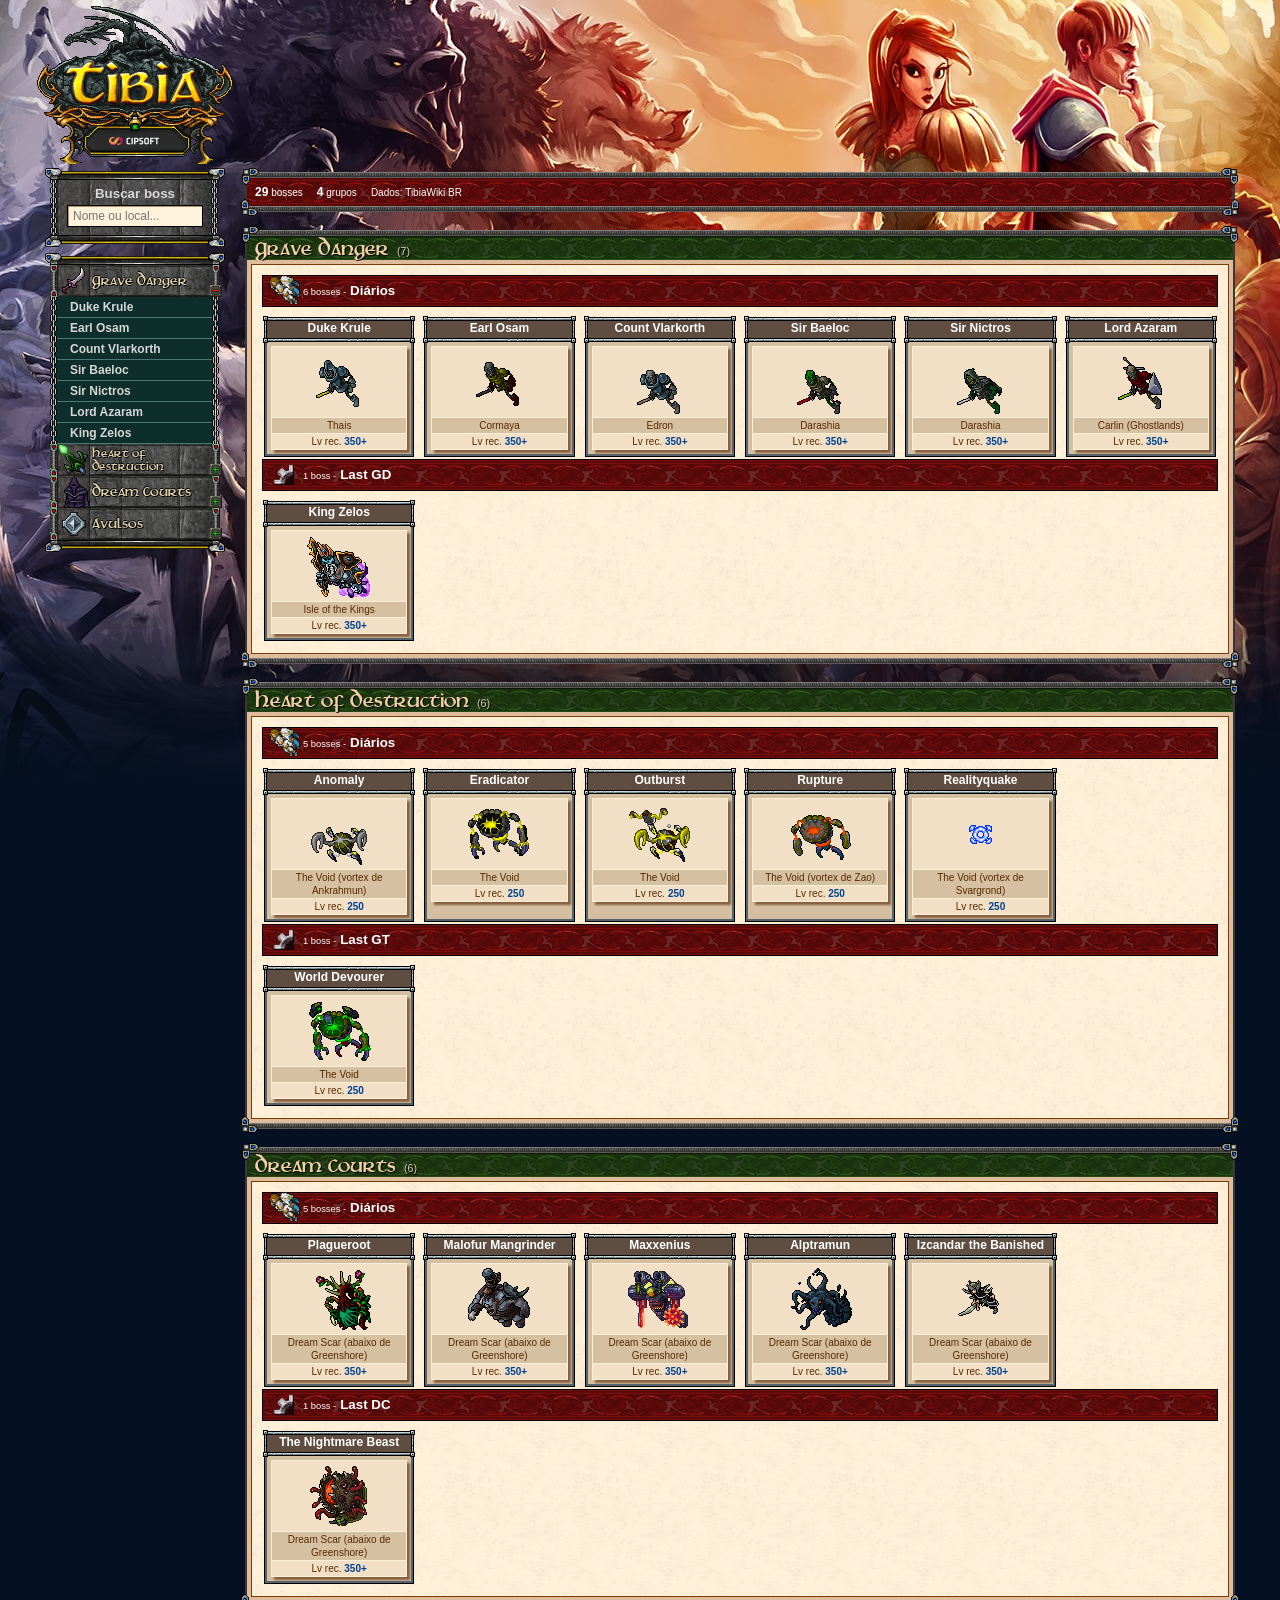
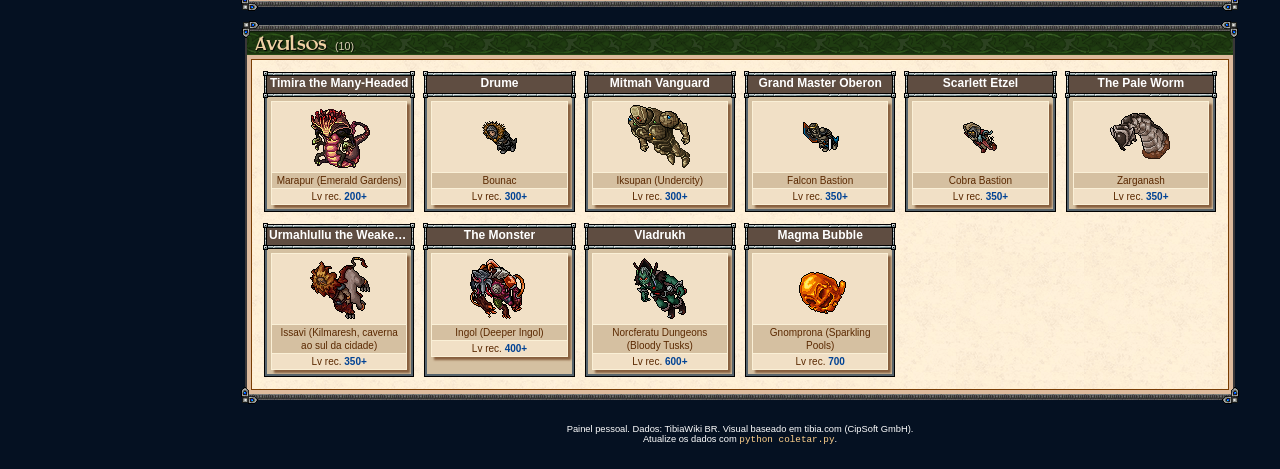
==== index.html @ ed7b6ad4 "Painel de Bosses: guia rápido de bosses de Tibia Co-Authored-By: Claude Opus 5.5 <noreply@anthropic." ====
<!DOCTYPE html>
<html lang="pt-BR">
<head>
  <meta charset="utf-8">
  <meta name="viewport" content="width=device-width, initial-scale=1">
  <title>Painel de Bosses</title>
  <script>
    // Se as imagens do tema (tema/) não estiverem presentes, usa cores no lugar.
    (function () {
      var i = new Image();
      i.onerror = function () { document.documentElement.classList.add("sem-tema"); };
      i.src = "tema/border-1.gif";
    })();
  </script>
  <!-- "?v=" com a hora atual: o navegador sempre carrega a versão mais nova dos arquivos -->
  <script>document.write('<link rel="stylesheet" href="style.css?v=' + Date.now() + '">');</script>
</head>
<body>
  <div class="arte" aria-hidden="true"></div>

  <div id="Pagina">
    <!-- coluna do menu (como no tibia.com) -->
    <div id="MenuColumn">
      <div id="LeftArtwork">
        <img id="TibiaLogoArtworkTop" src="tema/tibia-logo-artwork-top.gif" alt="">
      </div>

      <div class="SmallMenuBox" id="BuscaBox">
        <div class="SmallBoxTop"></div>
        <div class="SmallBoxBorder BorderLeft"></div>
        <div class="SmallBoxBorder BorderRight"></div>
        <div class="SmallBoxButtonContainer">
          <label for="busca">Buscar boss</label>
          <input id="busca" type="search" placeholder="Nome ou local..." autocomplete="off">
        </div>
        <div class="SmallBoxBottom"></div>
      </div>

      <div id="Menu">
        <div id="MenuTop"></div>
        <div id="MenuItens"></div>
        <div id="MenuBottom"></div>
      </div>
    </div>

    <!-- conteúdo -->
    <div id="ContentColumn" class="Content">
      <div id="secoes"></div>
      <p id="vazio" class="vazio" hidden>Nenhum boss encontrado.</p>
      <div id="Footer">Painel pessoal. Dados: TibiaWiki BR. Visual baseado em tibia.com (CipSoft GmbH).<br>
        Atualize os dados com <code>python coletar.py</code>.</div>
    </div>
  </div>

  <div id="modal" class="modal" hidden>
    <div class="modal-caixa Content" role="dialog" aria-modal="true" aria-labelledby="m-nome" id="modal-caixa"></div>
  </div>

  <script>
    var v = Date.now();
    document.write('<script src="bosses.js?v=' + v + '"><\/script>');
    document.write('<script src="app.js?v=' + v + '"><\/script>');
  </script>
</body>
</html>
---- style.css ----
/* =========================================================================
   Painel de Bosses: tema baseado no CSS do tibia.com (Site Oficial/).
   As imagens do site ficam em tema/. Quando alguma não existir, a classe
   html.sem-tema troca as imagens por cores parecidas.
   Fontes: o site usa Verdana/Arial; os títulos dele são imagens, aqui
   substituídas pela Uncial Antiqua (fontes/), de desenho bem próximo.
   ========================================================================= */

/* Fonte dos títulos: Martel, a mesma que o tibia.com usa para gerar as imagens de título
   (vem do template "tibiacom" do MyAAC). Ela não tem "ç", números nem pontuação; esses
   caracteres vêm da Uncial Antiqua, de desenho parecido. */
@font-face {
  font-family: "TituloTibia";
  src: url("fontes/martel.ttf") format("truetype");
  font-display: swap;
}
@font-face {
  font-family: "TituloTibia";
  src: url("fontes/uncial-antiqua.woff2") format("woff2");
  unicode-range: U+0021-0040, U+00C7, U+00E7;
  font-display: swap;
}

:root {
  --marrom: #5A2800;
  --link: #004294;
  --link-hover: #0063DC;
  --odd: #f1e0c6;
  --even: #d5c0a1;
  --caption: #5f4d41;
  --titulo: "TituloTibia", "Palatino Linotype", Georgia, serif;
}

* { box-sizing: border-box; }

body {
  margin: 0;
  padding: 0;
  min-height: 100vh;
  background-color: #051122;
  color: var(--marrom);
  font-family: Verdana, Arial, "Times New Roman", sans-serif;
}

/* Arte do topo (background-artwork do site); gradiente se a imagem faltar. */
.arte {
  position: absolute;
  inset: 0 0 auto 0;
  height: 1100px;
  z-index: -1;
  background:
    linear-gradient(transparent 560px, #051122 800px) center top no-repeat,
    url("tema/background-artwork.jpg") center top no-repeat,
    radial-gradient(circle at 68% 70px, #f4f1ff 0 26px, rgba(214, 214, 255, .45) 30px, rgba(150, 150, 220, .12) 70px, transparent 120px),
    radial-gradient(ellipse 60% 25% at 50% 300px, rgba(60, 50, 110, .45), transparent 75%),
    linear-gradient(#3b3a6b, #232552 25%, #0d1834 50%, #051122 75%);
}

img.sprite, img.icone, .pixel { image-rendering: pixelated; image-rendering: crisp-edges; }

#Pagina {
  display: flex;
  align-items: flex-start;
  max-width: 1220px;
  margin: 0 auto;
  padding: 0 10px 0 0;
}

/* =========================== MENU =========================== */
/* A coluna tem 180px como no site, mais 10px de folga de cada lado para a logo (196px)
   não ser cortada pela rolagem própria do menu. */
#MenuColumn {
  position: sticky;
  top: 0;
  flex: 0 0 200px;
  width: 200px;
  margin: 0 5px;
  padding: 0 10px;
  padding-bottom: 20px;
  font-family: Arial, sans-serif;
  font-size: 10pt;
  font-weight: bold;
  line-height: 12pt;
  max-height: 100vh;
  overflow-y: auto;
  scrollbar-width: none;
}
#MenuColumn::-webkit-scrollbar { display: none; }

/* A logo fica inteira dentro da coluna (que tem rolagem própria e cortaria o que passasse
   do topo); a base dela encosta no topo da caixa de busca, como no site. */
#LeftArtwork { position: relative; height: 162px; margin-top: 6px; }
#TibiaLogoArtworkTop { position: absolute; top: 0; left: -8px; width: 196px; height: 158px; }

/* Caixa pequena (Login/Download no site; aqui: busca). Medidas iguais às do tibia.com:
   topo/base de 180px, correntes de 8px e conteúdo de 160px centralizado entre elas. */
.SmallMenuBox { position: relative; width: 180px; margin: 12px 0 18px; }
.SmallMenuBox .SmallBoxTop,
.SmallMenuBox .SmallBoxBottom { position: absolute; left: 0; height: 12px; width: 180px; background: url("tema/box-top.gif") no-repeat; z-index: 11; }
.SmallMenuBox .SmallBoxTop { top: -12px; }
.SmallMenuBox .SmallBoxBottom { bottom: -12px; background-image: url("tema/box-bottom.gif"); }
.SmallMenuBox .SmallBoxBorder { position: absolute; top: 0; bottom: 0; width: 8px; background: url("tema/chain.gif") repeat-y; z-index: 10; }
.SmallMenuBox .BorderLeft { left: 5px; }
.SmallMenuBox .BorderRight { right: 6px; }
.SmallMenuBox .SmallBoxButtonContainer {
  position: relative;
  width: 160px;
  margin-left: 10px;
  padding: 6px 12px 8px;
  background: url("tema/loginbox-textfield-background.gif") repeat-y;
  background-color: #0d0d0d;
}
.SmallMenuBox label { display: block; margin-bottom: 4px; color: #d7d7d7; font: bold 10pt Arial, sans-serif; text-align: center; }
#busca {
  width: 100%;
  padding: 3px 5px;
  font: 9pt Verdana, Arial, sans-serif;
  color: var(--marrom);
  background: #fff2db;
  border: 1px solid #000;
  box-shadow: inset 1px 1px 0 #b39572;
  outline: none;
}
#busca:focus { box-shadow: inset 1px 1px 0 #b39572, 0 0 0 1px #ffd18c; }

/* Menu principal */
#Menu { position: relative; left: 5px; width: 170px; }
#MenuTop, #MenuBottom { position: relative; left: -5px; height: 12px; width: 180px; background: url("tema/box-top.gif") no-repeat; }
#MenuBottom { background-image: url("tema/box-bottom.gif"); }

.menuitem { position: relative; }
.MenuButton {
  position: relative;
  display: block;
  width: 170px;
  height: 32px;
  cursor: pointer;
  background: url("tema/button-background.gif") no-repeat;
  user-select: none;
}
.MenuButton .Button {
  position: absolute;
  inset: 0;
  background: url("tema/button-background-over.gif") no-repeat;
  visibility: hidden;
}
.MenuButton:hover .Button { visibility: visible; }
.MenuButton .Icon { position: absolute; top: 0; left: 8px; width: 32px; height: 32px; display: flex; align-items: center; justify-content: center; }
.MenuButton .Label {
  position: absolute;
  top: 5px;
  left: 42px;
  width: 116px;
  height: 22px;
  overflow: hidden;
  white-space: nowrap;
  font-family: var(--titulo);
  font-weight: normal;
  font-size: 15.5px;
  line-height: 22px;
  color: #e3d3ad;
  text-shadow: 1px 1px 0 #000, -1px 0 0 #000, 0 -1px 0 #000;
}
.MenuButton:hover .Label { color: #fff; }
/* nomes longos ("Heart of Destruction") em duas linhas, como os rótulos do site */
.MenuButton .Label.longo { top: 3px; height: 27px; font-size: 13px; line-height: 13px; white-space: normal; }
.MenuButton .Extend { position: absolute; top: 20px; right: -2px; width: 12px; height: 12px; background: url("tema/plus.gif") no-repeat; }
.menuitem.aberto .Extend { background-image: url("tema/minus.gif"); }
.Lights div { position: absolute; width: 8px; height: 8px; background: url("tema/green-light.gif") no-repeat; }
.Lights { visibility: hidden; }
.menuitem:not(.aberto) .Lights { visibility: visible; }
.light_lu { top: 0; left: 0; }
.light_ld { bottom: 0; left: 0; }
.light_ru { top: 0; right: 0; }

.Submenu { position: relative; display: none; margin: 0 5px; width: 160px; background-color: #0D2E2B; }
.menuitem.aberto .Submenu { display: block; }
.Submenuitem { position: relative; display: block; cursor: pointer; color: #d7d7d7; text-decoration: none; }
.Submenuitem:hover, .Submenuitem.ativo { color: #fff; }
.LeftChain, .RightChain { position: absolute; top: 0; height: 100%; width: 7px; background: url("tema/chain.gif") repeat-y; }
.LeftChain { left: -5px; }
.RightChain { right: -4px; }
.ActiveSubmenuItemIcon { position: absolute; top: 5px; left: 3px; width: 10px; height: 10px; background: url("tema/icon-activesubmenu.gif") no-repeat; visibility: hidden; }
.Submenuitem:hover .ActiveSubmenuItemIcon, .Submenuitem.ativo .ActiveSubmenuItemIcon { visibility: visible; }
.SubmenuitemLabel { margin: 0; padding: 2px 4px 2px 15px; border-bottom: 1px solid #4b7874; overflow: hidden; font-size: 9pt; }
.Submenuitem.oculto { display: none; }

/* ========================= CONTEÚDO ========================= */
#ContentColumn { flex: 1; min-width: 0; padding-top: 168px; }

/* Box (moldura) */
.Content .Box {
  position: relative;
  margin: 4px 5px 18px;
  font-size: 0;
  color: var(--marrom);
  border-left: 2px solid #3a3738;
  border-right: 2px solid #3a3738;
  background-color: #debb9d;
}
.Content .Corner-tl, .Content .Corner-tr, .Content .Corner-bl, .Content .Corner-br { position: absolute; width: 17px; height: 17px; z-index: 50; background-repeat: no-repeat; }
.Content .Corner-tl { top: -4px; left: -5px; background-image: url("tema/corner-tl.gif"); }
.Content .Corner-tr { top: -4px; right: -5px; background-image: url("tema/corner-tr.gif"); }
.Content .CornerWrapper-b { position: absolute; width: 100%; }
.Content .Corner-bl { bottom: -4px; left: -6px; background-image: url("tema/corner-bl.gif"); }
.Content .Corner-br { bottom: -4px; right: -6px; background-image: url("tema/corner-br.gif"); }
.Content .Border_1 { position: relative; height: 6px; width: 100%; background: url("tema/border-1.gif") repeat-x; }
.Content .BorderTitleText {
  position: relative;
  height: 24px;
  background: url("tema/title-background-green.gif") repeat-x;
}
.Content .BorderTitleText .Title {
  position: absolute;
  top: 1px;
  left: 8px;
  right: 8px;
  display: flex;
  align-items: baseline;
  gap: 8px;
  font-family: var(--titulo);
  font-size: 22px;
  line-height: 24px;
  color: #f0d1a4;
  text-shadow: 1px 1px 1px #000;
  white-space: nowrap;
  overflow: hidden;
}
.Content .BorderTitleText .Title small { font: 8pt Verdana, Arial, sans-serif; color: #d9cfb3; }
/* Barra vermelha do topo: mesma textura das manchetes vermelhas */
.Content .BorderTitleText.InfoTitle {
  height: 28px;
  background: url("tema/newsheadline_background.gif") repeat;
  background-position-y: 1px;
  background-color: #5c0d0d;
}
.Content .Border_2 { margin: 4px; padding: 0; background-color: #793d03; }
.Content .Border_3 { margin: 1px; border-top: 1px solid #793d03; border-bottom: 1px solid #793d03; }
.Content .BoxContent {
  padding: 10px;
  font-family: Verdana, Arial, "Times New Roman", sans-serif;
  font-size: 9pt;
  line-height: 1.4;
  color: var(--marrom);
  background: url("tema/scroll.gif");
  background-color: #FFF2db;
}

/* Barra de informações (como a de Twitch/YouTube) */
.InfoBar {
  position: relative;
  top: 7px;
  margin: 0 8px;
  font-size: 7.5pt;
  color: #fff;
  white-space: nowrap;
  overflow: hidden;
  text-overflow: ellipsis;
}
.InfoBar b { font-size: 9pt; }
.InfoBar span + span { margin-left: 14px; }

/* Links */
.Content a { font-weight: bold; color: var(--link); text-decoration: none; cursor: pointer; }
.Content a:hover { text-decoration: underline; color: var(--link-hover); }

/* Manchete de notícia (subgrupos) */
.NewsHeadline { margin-top: 14px; }
.NewsHeadline:first-child { margin-top: 0; }
/* Igual ao news.css do tibia.com, com a imagem oficial (83x26) */
.NewsHeadlineBackground {
  position: relative;
  min-height: 26px;
  margin-bottom: 8px;
  background: url("tema/newsheadline_background.gif") repeat;
  background-position-y: 2px;
  background-color: #5c0d0d;
  border: 1px solid #000;
}
.NewsHeadlineIcon { position: absolute; top: -1px; left: 0; margin: 0 5px; float: left; }
.NewsHeadlineDate { float: left; width: fit-content; margin: 10px 4px 0 40px; font-size: 7pt; color: #fff; }
.NewsHeadlineText { margin: 2px 0 2px 7px; line-height: 26px; font-size: 10pt; font-weight: bold; color: #fff; }

/* ============ TableContainer (tabelas do site) ============ */
.TableContainer { position: relative; width: 100%; border: 1px solid #000; }
.CaptionContainer { position: relative; background-color: var(--caption); }
.CaptionInnerContainer { position: relative; padding: 3px 0 4px; background-color: var(--caption); }
.CaptionContainer .Text {
  margin: 0;
  padding: 0 6px 0 10px;
  font: bold 10pt Verdana, Arial, "Times New Roman", sans-serif;
  color: #fff;
  text-align: left;
}
.CaptionEdgeLeftTop, .CaptionEdgeRightTop, .CaptionEdgeLeftBottom, .CaptionEdgeRightBottom {
  position: absolute; width: 5px; height: 5px; z-index: 50; background: url("tema/box-frame-edge.gif") no-repeat;
}
.CaptionEdgeLeftTop { top: -2px; left: -2px; }
.CaptionEdgeRightTop { top: -2px; right: -2px; }
.CaptionEdgeLeftBottom { bottom: -3px; left: -2px; }
.CaptionEdgeRightBottom { bottom: -3px; right: -2px; }
.CaptionBorderTop, .CaptionBorderBottom { position: absolute; left: 0; width: 100%; height: 4px; background: url("tema/table-headline-border.gif") repeat-x; }
.CaptionBorderTop { top: -1px; }
.CaptionBorderBottom { bottom: -2px; }
.CaptionVerticalLeft, .CaptionVerticalRight { position: absolute; top: 0; height: 100%; width: 3px; background: url("tema/box-frame-vertical.gif") repeat-y; }
.CaptionVerticalLeft { left: -1px; }
.CaptionVerticalRight { right: -1px; }

.Table1 { background-color: #d4c0a1; border: 2px solid #55636c; }
.Table1 .InnerTableContainer { padding: 5px; }
.TableContentContainer { box-shadow: 3px 3px 2px #875f3e; }
.TableContent { width: 100%; border-collapse: collapse; }
.TableContent td { padding: 3px 6px; border: 1px solid #faf0d7; font-size: 9pt; color: var(--marrom); vertical-align: middle; }
.TableContent tr:nth-child(odd) td { background-color: var(--odd); }
.TableContent tr:nth-child(even) td { background-color: var(--even); }
.LabelV { font-weight: bold; white-space: nowrap; vertical-align: top; width: 150px; }
.Odd { background-color: var(--odd); }
.Even { background-color: var(--even); }

.TableContainer + .TableContainer, .tabela-bloco + .tabela-bloco { margin-top: 14px; }

/* ===================== Cards dos bosses ===================== */
.grade { display: grid; grid-template-columns: repeat(auto-fill, minmax(150px, 1fr)); gap: 12px 10px; padding: 2px; }
.card {
  display: flex;
  flex-direction: column;
  align-items: stretch;
  justify-content: flex-start;
  padding: 0;
  border: 0;
  font: inherit;
  text-align: center;
  background: none;
  cursor: pointer;
}
.card .Text { text-align: center; padding: 0 4px; font-size: 9pt; line-height: 1.25; white-space: nowrap; overflow: hidden; text-overflow: ellipsis; }
.card .TableContainer { flex: 1; display: flex; flex-direction: column; }
.card .Table1 { flex: 1; border-width: 2px; }
.card .InnerTableContainer { padding: 4px; }
.card .slot {
  display: flex;
  align-items: center;
  justify-content: center;
  min-height: 72px;
  padding: 2px;
  background: var(--odd);
  border: 1px solid #faf0d7;
}
.card .linha { padding: 1px 3px; font-size: 7.5pt; line-height: 1.3; color: var(--marrom); border: 1px solid #faf0d7; border-top: none; }
.card .linha.Even { background: var(--even); }
.card .linha b { color: var(--link); }
.card:hover .CaptionContainer, .card:hover .CaptionInnerContainer,
.card:focus-visible .CaptionContainer, .card:focus-visible .CaptionInnerContainer { background-color: #7b6352; }
.card:hover .TableContainer, .card:focus-visible .TableContainer { box-shadow: 0 0 0 1px #ffd18c, 0 0 8px rgba(255, 209, 140, .7); }
.card:focus-visible { outline: none; }
.card.destaque .TableContainer { animation: piscar 1.2s ease-out; }
@keyframes piscar { 0%, 60% { box-shadow: 0 0 0 2px #ffd18c, 0 0 14px #ffd18c; } 100% { box-shadow: none; } }

.vazio { margin: 10px 5px; padding: 10px; text-align: center; font: 9pt Verdana, Arial, sans-serif; color: #fff; background: rgba(0, 0, 0, .5); }

#Footer { padding: 6px 0 24px; font: 7pt Verdana, Arial, sans-serif; color: #fff; text-align: center; }
#Footer code { color: #ffd18c; }

/* ========================== BigButton ========================== */
.BigButton {
  position: relative;
  display: inline-block;
  width: 135px;
  height: 25px;
  margin: 0 6px 0 0;
  padding: 0;
  vertical-align: middle;
  cursor: pointer;
  border: 0;
  background: url("tema/button_blue.gif") no-repeat;
  user-select: none;
  text-decoration: none !important;
}
/* o "over" do site é só o brilho interno (borda transparente): vai por cima do botão normal */
.BigButton:hover { background: url("tema/button_blue_over.gif") no-repeat, url("tema/button_blue.gif") no-repeat; }
.BigButtonText {
  display: block;
  padding-top: 5px;
  font: normal 12px Verdana, Arial, "Times New Roman", sans-serif;
  color: #ffd18c;
  text-align: center;
  text-shadow: -1px -1px 0 #000, 0 -1px 0 #000, 1px -1px 0 #000, 1px 0 0 #000, 1px 1px 0 #000, 0 1px 0 #000, -1px 1px 0 #000, -1px 0 0 #000;
}
.BigButton:hover .BigButtonText { transform: translate(1px, 1px); }
.botoes { margin-top: 14px; display: flex; flex-wrap: wrap; gap: 6px; }

/* ============================ Modal ============================ */
.modal {
  position: fixed;
  inset: 0;
  z-index: 200;
  display: flex;
  align-items: flex-start;
  justify-content: center;
  padding: 28px 16px;
  background: rgba(2, 8, 18, .82);
  overflow-y: auto;
}
.modal[hidden] { display: none; }
.modal-caixa { width: 100%; max-width: 980px; }
.modal-caixa .Box { margin: 4px 0 8px; }
.modal-caixa .BoxContent { padding: 12px; }
.fechar-x {
  position: absolute;
  top: 2px;
  right: 6px;
  z-index: 60;
  width: 20px;
  height: 18px;
  padding: 0;
  font: bold 12px/16px Verdana, Arial, sans-serif;
  color: #ffd18c;
  text-shadow: 1px 1px 0 #000;
  background: #1c3e8f;
  border: 1px solid #000;
  box-shadow: inset 0 0 0 1px #b8954e;
  cursor: pointer;
}
.fechar-x:hover { background: #2a56c2; }

/* informações do boss */
.info-boss { display: flex; gap: 0; }
.info-boss .TableContent { flex: 1; }
.info-sprite { display: flex; align-items: center; justify-content: center; min-width: 110px; background: var(--odd); border: 1px solid #faf0d7; border-left: none; }
.tipo-boss { display: inline-flex; align-items: center; gap: 5px; }
.bonus { color: #1d7a2c; font-weight: bold; }

/* resistências */
.elementos { display: grid; grid-template-columns: repeat(4, 1fr); gap: 4px; }
.elem { display: flex; border: 1px solid #a88a62; }
.elem-ic { flex: 0 0 32%; display: flex; align-items: center; justify-content: center; background: #e4d3b4; border-right: 1px solid #a88a62; }
.elem-v { flex: 1; padding: 2px 4px; text-align: center; font-size: 10pt; background: #fffaf0; }
.elem-v.fraco { background: #65c073; color: #0d2b12; font-weight: bold; }
.elem-v.forte { background: #fedb4c; color: #4a3500; font-weight: bold; }
.elem-v.imune { background: #ff9c4c; color: #3d1700; font-weight: bold; }
.elem-v.cura-se { background: #ff4c4c; color: #fff; font-weight: bold; }
.caract { display: grid; grid-template-columns: 1fr 1fr; gap: 6px 16px; margin-top: 8px; }
.caract > div > div { display: flex; align-items: center; gap: 6px; min-height: 20px; }

/* loot */
.tokens { display: flex; flex-wrap: wrap; gap: 6px; }
.token { display: flex; align-items: center; gap: 8px; padding: 3px 12px 3px 5px; background: var(--even); border: 1px solid #faf0d7; }
.token .qtd { font-size: 13pt; font-weight: bold; line-height: 1.1; }
.token.gold .qtd { color: #a8700a; }
.token.silver .qtd { color: #4f5660; }
.token .info { font-size: 7.5pt; }
.loot { display: grid; grid-template-columns: repeat(auto-fill, minmax(122px, 1fr)); gap: 4px; }
.Content a.item {
  display: flex;
  align-items: center;
  gap: 6px;
  padding: 3px 6px 3px 3px;
  font-size: 7.5pt;
  line-height: 1.2;
  background: var(--even);
  border: 1px solid #faf0d7;
}
.Content a.item:hover { background: #fff2db; text-decoration: none; }
.slot-item { flex: none; width: 34px; height: 34px; display: flex; align-items: center; justify-content: center; background: #3f3f3f; border: 1px solid #111; }
.aviso { margin: 0; font-size: 8.5pt; }
.aviso.pendente { color: #b04a00; font-weight: bold; }

/* mecânica */
.mecanica { margin: 0; padding-left: 18px; font-size: 9pt; }
.mecanica li { margin: 4px 0; line-height: 1.6; }
.mecanica ul { margin: 2px 0 4px; padding-left: 18px; list-style: circle; }
.ref { white-space: nowrap; font-weight: bold; }
/* sem margem negativa: a linha cresce e nenhum sprite invade o outro */
.ref-img { vertical-align: middle; margin: 1px 0; }

.tabela-extra td:first-child { color: #a33a00; }

.sem-img { display: inline-block; padding: 4px 8px; border: 1px dashed #a88a62; }

/* ============ Sem as imagens do tema: cores parecidas ============ */
html.sem-tema .SmallMenuBox .SmallBoxTop,
html.sem-tema .SmallMenuBox .SmallBoxBottom,
html.sem-tema #MenuTop,
html.sem-tema #MenuBottom { background: linear-gradient(#8b7a54, #3c3324); height: 6px; border: 1px solid #000; }
html.sem-tema .SmallMenuBox .SmallBoxTop { top: -6px; }
html.sem-tema .SmallMenuBox .SmallBoxBottom { bottom: -6px; }
html.sem-tema .SmallMenuBox .SmallBoxBorder,
html.sem-tema .LeftChain, html.sem-tema .RightChain { background: repeating-linear-gradient(#9a9a9a 0 3px, #3b3b3b 3px 6px); width: 4px; }
html.sem-tema .MenuButton { background: linear-gradient(#55524b, #2a2826); border: 1px solid #000; box-shadow: inset 0 1px 0 #77736a; }
html.sem-tema .MenuButton:hover { background: linear-gradient(#66625a, #33302d); }
html.sem-tema .MenuButton .Extend::after { content: "+"; display: block; width: 12px; height: 12px; font: bold 11px/11px Verdana; color: #ffd18c; text-align: center; background: #1c3e8f; border: 1px solid #000; }
html.sem-tema .menuitem.aberto .MenuButton .Extend::after { content: "−"; }
html.sem-tema .Lights { display: none; }
html.sem-tema .ActiveSubmenuItemIcon { background: none; }
html.sem-tema .ActiveSubmenuItemIcon::after { content: "›"; color: #ffd18c; font: bold 11px/8px Arial; }
html.sem-tema .Content .Border_1 { background: linear-gradient(#77756f, #3a3738 50%, #1c1b1b); }
html.sem-tema .Content .BorderTitleText { background: linear-gradient(#2c4421, #13210d); }
html.sem-tema .Content .BorderTitleText.InfoTitle { background: repeating-linear-gradient(135deg, rgba(0, 0, 0, .14) 0 6px, transparent 6px 12px), linear-gradient(#8a1717, #520707); }
html.sem-tema .NewsHeadlineBackground { background: repeating-linear-gradient(135deg, rgba(0, 0, 0, .14) 0 5px, transparent 5px 10px), linear-gradient(#7e1414, #4a0606); }
html.sem-tema .BigButton { background: linear-gradient(#3e6cff, #0a2399); border: 1px solid #000; box-shadow: inset 0 0 0 1px #c9a75a; border-radius: 2px; }
html.sem-tema .BigButton:hover { background: linear-gradient(#5a83ff, #1534c4); }

/* ======================== Telas estreitas ======================== */
@media (max-width: 820px) {
  #Pagina { flex-direction: column; align-items: stretch; padding: 0 10px; }
  #MenuColumn { position: static; flex: none; margin: 0 auto; max-height: none; overflow: visible; }
  #ContentColumn { padding-top: 10px; }
  .Content .Corner-tl, .Content .Corner-tr, .Content .Corner-bl, .Content .Corner-br { display: none; }
  .elementos { grid-template-columns: repeat(2, 1fr); }
  .info-boss { flex-direction: column-reverse; }
  .info-sprite { border-left: 1px solid #faf0d7; border-bottom: none; padding: 6px; }
  .ref { white-space: normal; }
  .LabelV { width: auto; }
}

/* ===================== Rotação de ataque ===================== */
.rotacao { display: grid; grid-template-columns: repeat(5, minmax(0, 1fr)); gap: 0; background: var(--odd); }
.voc { padding: 4px 4px 6px; border: 1px solid #faf0d7; min-width: 0; }
.voc:nth-child(even) { background: var(--even); }
.voc-titulo { margin: -4px -4px 4px; padding: 3px 6px; font: bold 9pt Verdana, Arial, sans-serif; color: #fff; background: #7b6352; border-bottom: 1px solid #000; }
.passos { margin: 0; padding: 0; list-style: none; }
.passo { display: flex; align-items: flex-start; gap: 4px; margin-bottom: 5px; }
.passo .ordem { flex: none; width: 13px; font: bold 8pt Verdana, Arial, sans-serif; color: var(--marrom); padding-top: 2px; }
.icone-magia { flex: none; width: 38px; height: 38px; image-rendering: pixelated; border: 1px solid #000; background: #222; }
.icone-magia.vazio { display: inline-block; }
.passo-txt { display: flex; flex-direction: column; min-width: 0; font-size: 7.5pt; line-height: 1.25; }
.passo-txt b { font-size: 8pt; color: var(--texto-forte, #3a1a00); }
.palavras { font-style: italic; color: #004294; font-weight: bold; }
.obs { color: #7a5a3a; }
.voc-nota { margin: 4px 0 0; font-size: 7.5pt; line-height: 1.3; color: var(--marrom); }
.rot-nota, .rot-rodape { margin: 0; padding: 5px 8px; font-size: 8pt; border-top: 1px solid #faf0d7; }
.rot-rodape { font-size: 7pt; color: #7a5a3a; }
.qtd-item { font-weight: normal; color: var(--marrom); }
@media (max-width: 820px) {
  .rotacao { grid-template-columns: repeat(2, minmax(0, 1fr)); }
}

/* ===================== Fases e alvos ===================== */
.fases { background: var(--odd); }
.fase { padding: 6px 8px; border-bottom: 1px solid #faf0d7; }
.fase:nth-child(even) { background: var(--even); }
.fase-topo { display: flex; gap: 10px; align-items: flex-start; }
.fase-sprite { flex: none; min-width: 64px; display: flex; justify-content: center; }
.fase-info { flex: 1; min-width: 0; font-size: 8.5pt; }
.fase-nome { font-size: 9.5pt; color: #3a1a00; }
.fase-hp { margin-left: 6px; font-size: 8pt; }
.fase-dica { margin: 2px 0 3px; }
.fase-el > div { margin-top: 2px; }
.chip { display: inline-flex; align-items: center; gap: 3px; padding: 0 5px; margin: 1px 2px 1px 0; font-size: 7.5pt; border: 1px solid #a88a62; border-radius: 3px; background: #fffaf0; }
.chip.fraco { background: #65c073; color: #0d2b12; }
.chip.imune { background: #ff9c4c; color: #3d1700; }
.chip.cura-se { background: #ff4c4c; color: #fff; }
.fase-ataques { display: grid; grid-template-columns: repeat(5, minmax(0, 1fr)); gap: 4px; margin-top: 5px; }
.fase-voc { display: flex; flex-direction: column; gap: 2px; padding: 3px; background: rgba(255, 255, 255, .35); border: 1px solid #faf0d7; min-width: 0; }
.fase-voc-nome { font: bold 7.5pt Verdana, Arial, sans-serif; color: #fff; background: #7b6352; margin: -3px -3px 2px; padding: 1px 4px; }
.fase-magia { display: flex; align-items: center; gap: 4px; font-size: 7.5pt; min-width: 0; }
.fase-magia .palavras { overflow: hidden; text-overflow: ellipsis; white-space: nowrap; }
.icone-magia.peq { width: auto; height: auto; }
.sem-dano { font-size: 7.5pt; color: #8a6a4a; font-style: italic; }
@media (max-width: 820px) {
  .fase-ataques { grid-template-columns: repeat(2, minmax(0, 1fr)); }
}
.chip.forte { background: #fedb4c; color: #4a3500; }
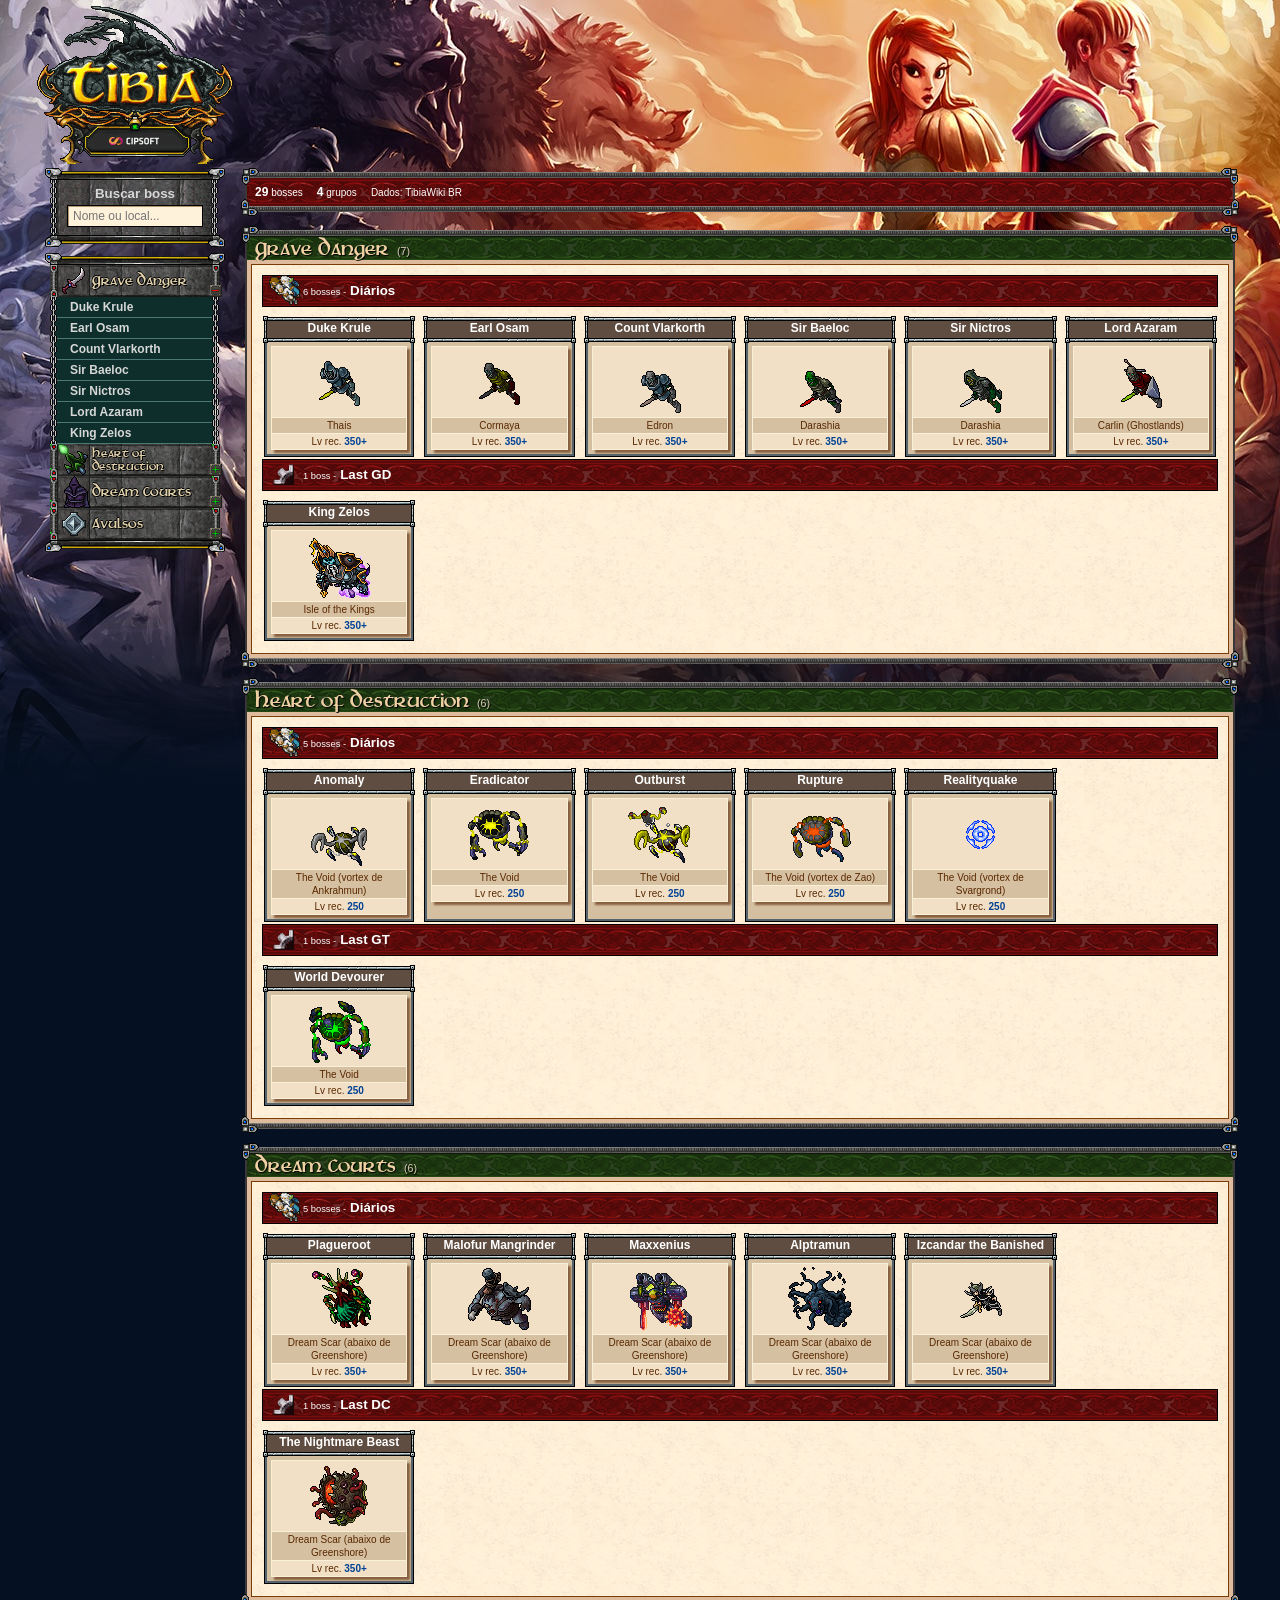
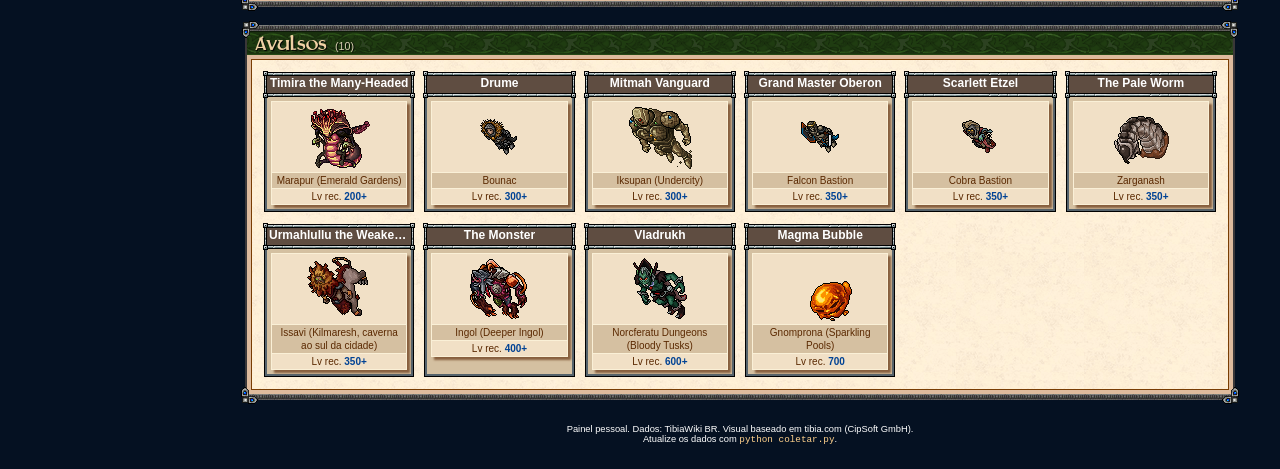
==== commit 7495439c: "Impede o modo escuro automático do navegador de alterar as cores do painel Co-Authored-By: Claude Op" ====
--- a/index.html
+++ b/index.html
@@ -3,6 +3,8 @@
 <head>
   <meta charset="utf-8">
   <meta name="viewport" content="width=device-width, initial-scale=1">
+  <!-- o painel só tem tema claro: impede o "modo escuro automático" do navegador de escurecer as cores -->
+  <meta name="color-scheme" content="only light">
   <title>Painel de Bosses</title>
   <script>
     // Se as imagens do tema (tema/) não estiverem presentes, usa cores no lugar.
--- a/style.css
+++ b/style.css
@@ -22,6 +22,7 @@
 }
 
 :root {
+  color-scheme: only light;
   --marrom: #5A2800;
   --link: #004294;
   --link-hover: #0063DC;
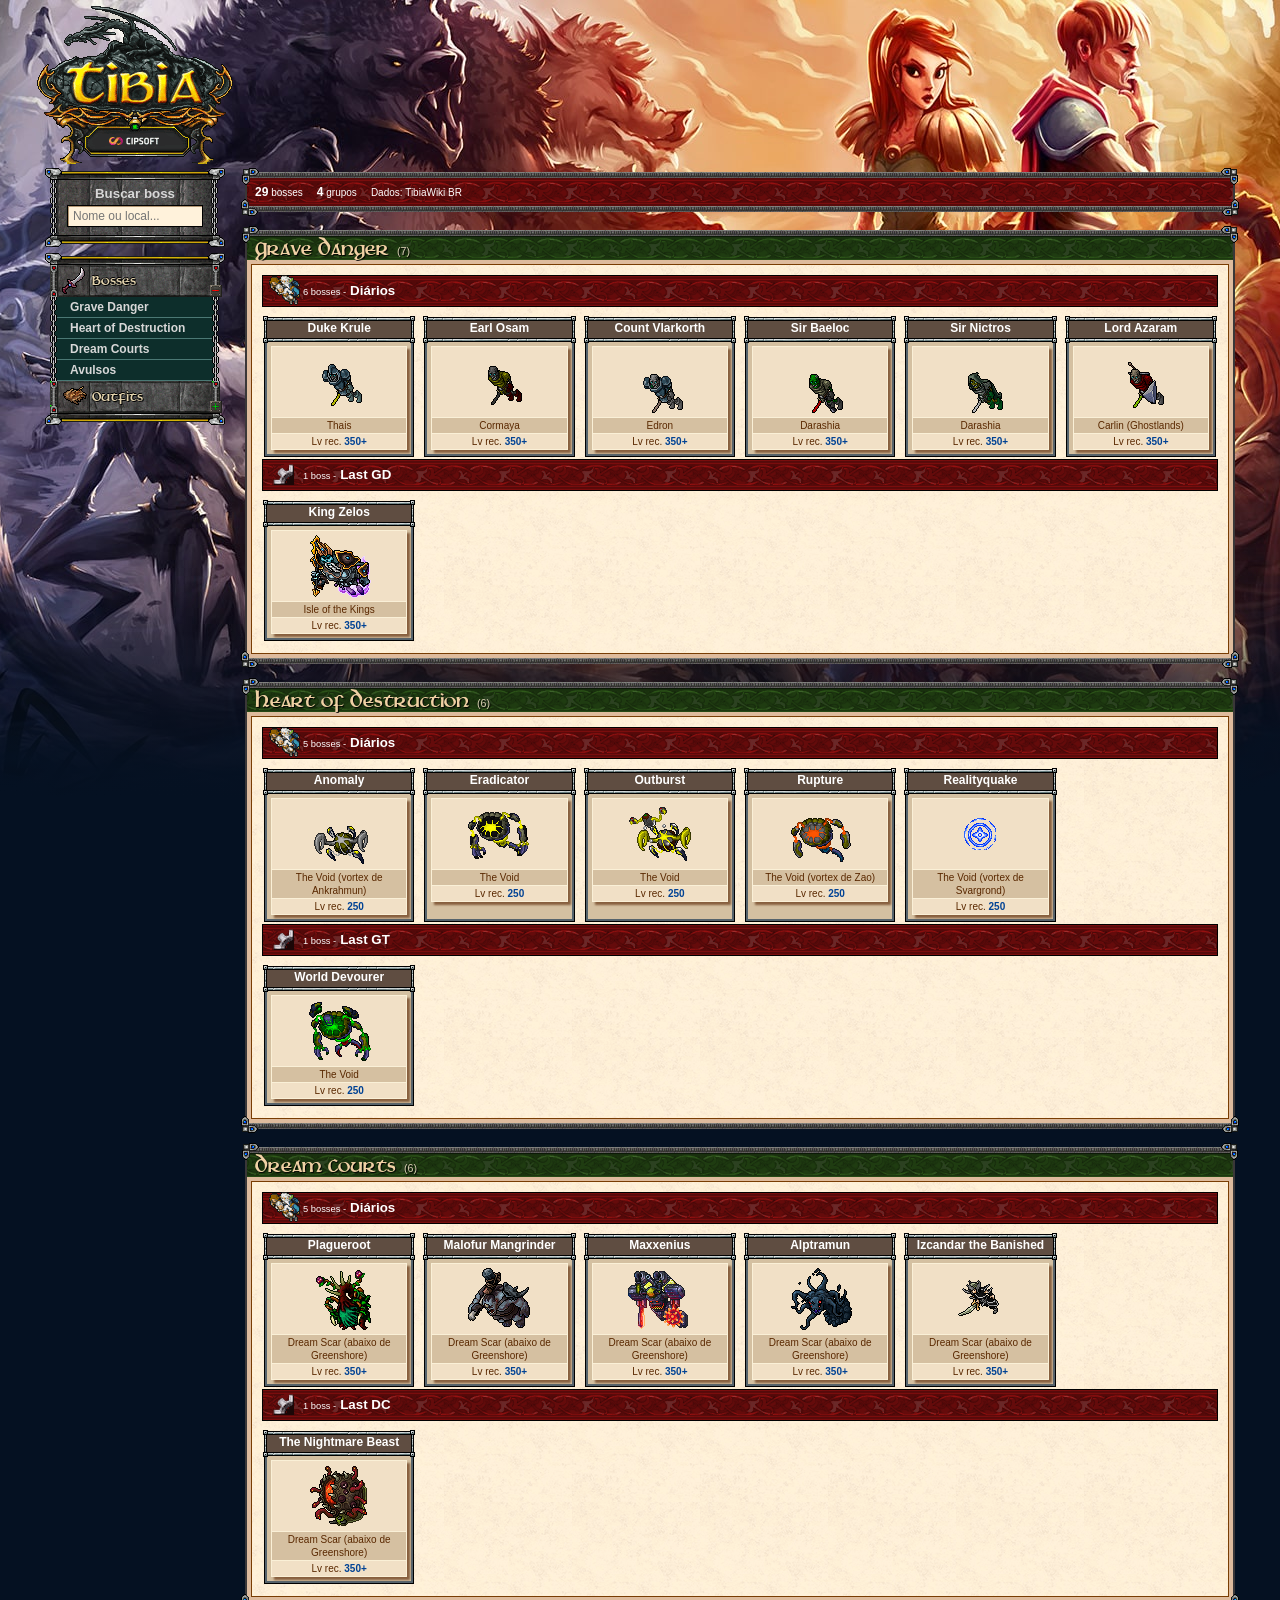
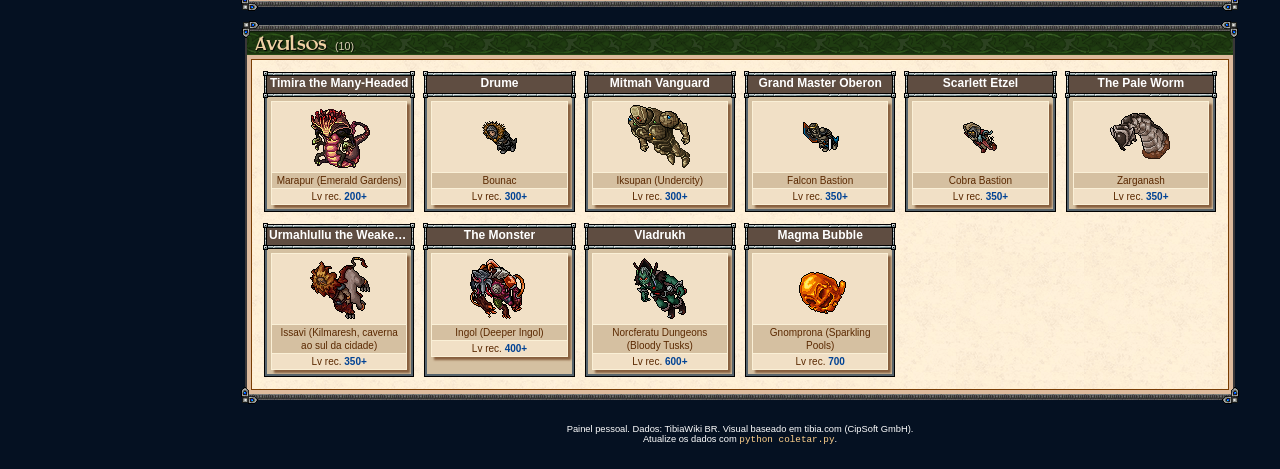
==== commit b02172ed: "Ataque/defesa por elemento, fases simplificadas e página de Outfits - Quadros de Ataque e Defesa por" ====
--- a/index.html
+++ b/index.html
@@ -17,7 +17,7 @@
   <!-- "?v=" com a hora atual: o navegador sempre carrega a versão mais nova dos arquivos -->
   <script>document.write('<link rel="stylesheet" href="style.css?v=' + Date.now() + '">');</script>
 </head>
-<body>
+<body data-pagina="bosses">
   <div class="arte" aria-hidden="true"></div>
 
   <div id="Pagina">
@@ -62,6 +62,7 @@
     var v = Date.now();
     document.write('<script src="bosses.js?v=' + v + '"><\/script>');
     document.write('<script src="app.js?v=' + v + '"><\/script>');
+    document.write('<script src="menu.js?v=' + v + '"><\/script>');
   </script>
 </body>
 </html>
--- a/style.css
+++ b/style.css
@@ -562,3 +562,66 @@
   .fase-ataques { grid-template-columns: repeat(2, minmax(0, 1fr)); }
 }
 .chip.forte { background: #fedb4c; color: #4a3500; }
+
+/* ===================== Ataque / Defesa por elemento ===================== */
+.elementos-voc { display: grid; grid-template-columns: repeat(5, minmax(0, 1fr)); background: var(--odd); }
+.voc-el { padding: 4px 4px 8px; border: 1px solid #faf0d7; text-align: center; }
+.voc-el:nth-child(even) { background: var(--even); }
+.voc-el .voc-titulo { text-align: left; }
+.el-linha { display: flex; flex-wrap: wrap; justify-content: center; align-items: center; gap: 4px; margin-top: 4px; }
+.el-chip { display: inline-flex; align-items: center; gap: 4px; padding: 2px 8px; font: bold 9pt Verdana, Arial, sans-serif; border: 1px solid #5a2800; border-radius: 3px; background: #fffaf0; color: #3a1a00; white-space: nowrap; }
+.el-chip .icone { width: auto; height: auto; }
+.el-fisico { background: #e6e1d6; }
+.el-terra { background: #cfe8b8; }
+.el-fogo { background: #ffd2a6; }
+.el-morte { background: #d8c8e4; }
+.el-energia { background: #e5c9f2; }
+.el-sagrado { background: #fff1a8; }
+.el-gelo { background: #cdeefa; }
+.el-mais { font: bold 10pt Verdana, Arial, sans-serif; color: #5a2800; }
+.el-alt { margin-top: 4px; font-size: 7.5pt; color: #7a5a3a; }
+.el-alt .el-chip { font-size: 7.5pt; padding: 1px 5px; font-weight: normal; }
+.fase-voc .el-linha { justify-content: flex-start; }
+.fase-voc .el-chip { font-size: 7.5pt; padding: 1px 5px; }
+@media (max-width: 820px) { .elementos-voc { grid-template-columns: repeat(2, minmax(0, 1fr)); } }
+
+/* rolagem suave até as seções do menu */
+html { scroll-behavior: smooth; }
+.secao, .Box[id] { scroll-margin-top: 12px; }
+
+/* ===================== Página de Outfits ===================== */
+.controles { display: flex; flex-wrap: wrap; align-items: center; gap: 6px 8px; margin-bottom: 10px; font-size: 9pt; }
+.ctrl-rotulo { font-weight: bold; }
+.seg { padding: 3px 12px; font: bold 9pt Verdana, Arial, sans-serif; color: #ffd18c; text-shadow: 0 1px 0 #000;
+  background: linear-gradient(#3e6cff, #0a2399); border: 1px solid #000; box-shadow: inset 0 0 0 1px #c9a75a; cursor: pointer; }
+.seg.ativo { background: linear-gradient(#7b6352, #4a3a2e); box-shadow: inset 0 0 0 1px #ffd18c; }
+.ctrl-dica { flex-basis: 100%; font-size: 7.5pt; color: #7a5a3a; }
+.intro-itens { margin: 0 0 8px; }
+.tabela-rolagem { overflow-x: auto; border: 1px solid #000; }
+.tabela-outfits { width: 100%; border-collapse: collapse; font-size: 8.5pt; }
+.tabela-outfits th { position: sticky; top: 0; z-index: 2; padding: 5px 6px; text-align: left; font: bold 9pt Verdana, Arial, sans-serif;
+  color: #fff; background: #5f4d41; border: 1px solid #000; white-space: nowrap; }
+.tabela-outfits th.ordenavel { cursor: pointer; user-select: none; }
+.tabela-outfits th.ordenavel:hover { background: #7b6352; }
+.tabela-outfits th.ativa { background: #4a3a2e; }
+.tabela-outfits th .seta { color: #ffd18c; }
+.tabela-outfits td { padding: 4px 6px; vertical-align: top; border: 1px solid #faf0d7; color: #5a2800; }
+.tabela-outfits tr.Odd td { background: #f1e0c6; }
+.tabela-outfits tr.Even td { background: #d5c0a1; }
+.col-num { text-align: center; white-space: nowrap; }
+.col-num.total { font-size: 10.5pt; font-weight: bold; color: #3a1a00; }
+.outfit-cel { display: flex; align-items: center; gap: 6px; min-width: 150px; }
+.quest-nome { font-size: 7pt; }
+.quest-nome a { font-weight: normal; }
+.vazio-cel { color: #a08060; text-align: center; }
+.secao-nome { margin: 2px 0; font-size: 7pt; font-style: italic; color: #7a5a3a; }
+.chips { display: flex; flex-direction: column; gap: 2px; }
+.item-chip { display: flex; align-items: center; gap: 4px; padding: 1px 4px 1px 1px; font: 8pt Verdana, Arial, sans-serif; color: #3a1a00;
+  text-align: left; background: rgba(255, 255, 255, .45); border: 1px solid #c8ad86; cursor: pointer; }
+.item-chip:hover { background: #fffaf0; border-color: #5a2800; }
+.item-chip .slot-item { width: 34px; height: 34px; }
+.uso { white-space: nowrap; }
+.uso .obs { color: #7a5a3a; font-size: 7pt; white-space: normal; }
+.col-drops { min-width: 180px; }
+.col-drops a.monstro { font-weight: normal; }
+.mais { color: #7a5a3a; cursor: help; border-bottom: 1px dotted #7a5a3a; }
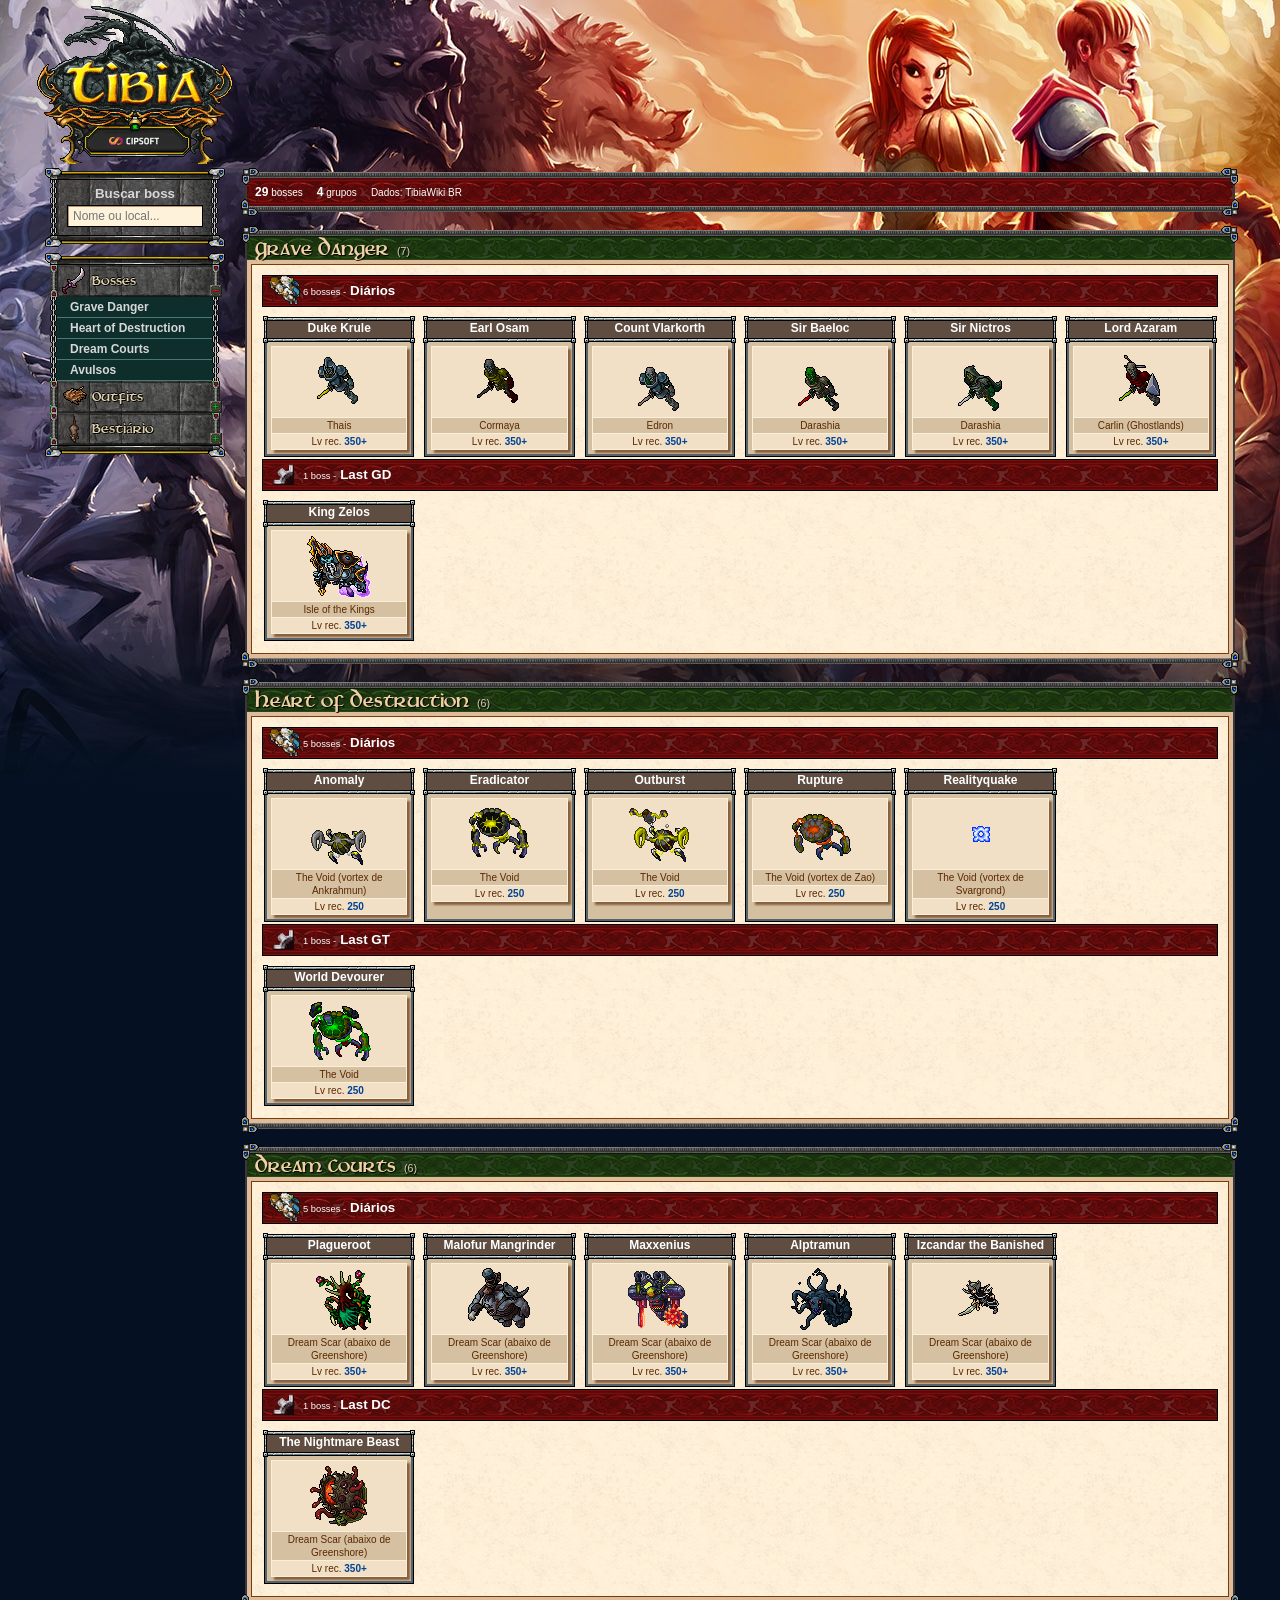
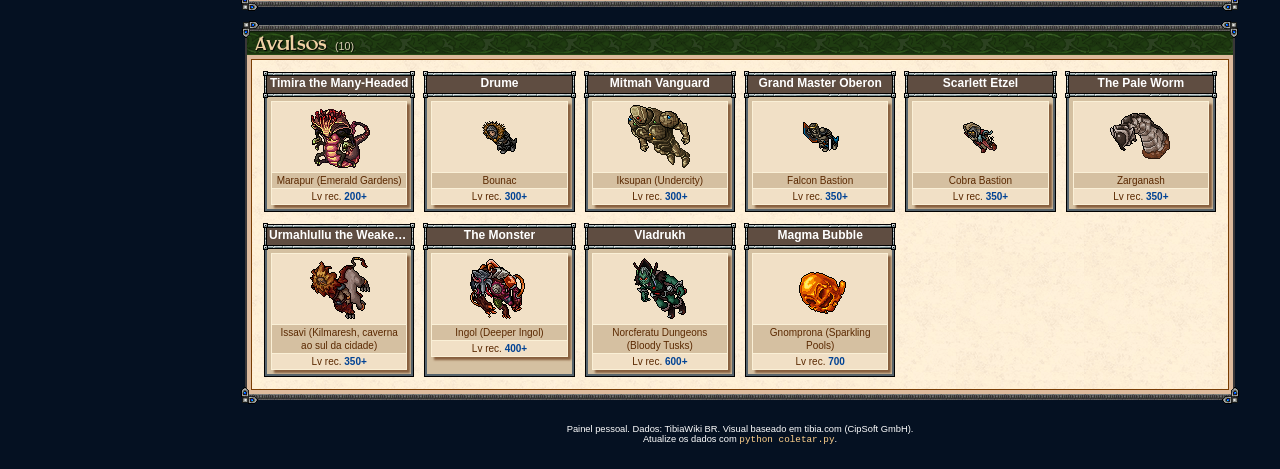
==== commit eb4e75a2: "Tema só é desligado após 3 falhas ao carregar a imagem de teste (evita perder o visual por erro pass" ====
--- a/index.html
+++ b/index.html
@@ -9,9 +9,18 @@
   <script>
     // Se as imagens do tema (tema/) não estiverem presentes, usa cores no lugar.
     (function () {
-      var i = new Image();
-      i.onerror = function () { document.documentElement.classList.add("sem-tema"); };
-      i.src = "tema/border-1.gif";
+      // só desliga o tema se a imagem falhar 3 vezes (uma falha passageira do servidor não derruba o visual)
+      var tentativas = 0, raiz = document.documentElement;
+      function testar() {
+        var i = new Image();
+        i.onload = function () { raiz.classList.remove("sem-tema"); };
+        i.onerror = function () {
+          if (++tentativas < 3) setTimeout(testar, 1500);
+          else raiz.classList.add("sem-tema");
+        };
+        i.src = "tema/border-1.gif" + (tentativas ? "?r=" + tentativas : "");
+      }
+      testar();
     })();
   </script>
   <!-- "?v=" com a hora atual: o navegador sempre carrega a versão mais nova dos arquivos -->
--- a/style.css
+++ b/style.css
@@ -625,3 +625,40 @@
 .col-drops { min-width: 180px; }
 .col-drops a.monstro { font-weight: normal; }
 .mais { color: #7a5a3a; cursor: help; border-bottom: 1px dotted #7a5a3a; }
+
+/* ===================== Página do Bestiário ===================== */
+.controles .ctrl { display: inline-flex; align-items: center; gap: 4px; }
+.controles select { font: 9pt Verdana, Arial, sans-serif; color: #3a1a00; background: #fff2db; border: 1px solid #5a2800; padding: 1px 3px; }
+.tabela-bestiario .col-check { width: 28px; text-align: center; vertical-align: middle; }
+.tabela-bestiario input.marca { width: 17px; height: 17px; cursor: pointer; accent-color: #1d7a2c; }
+.tabela-bestiario td { vertical-align: middle; }
+.tabela-bestiario tr.feito td { opacity: .55; }
+.tabela-bestiario tr.feito td.col-check { opacity: 1; }
+.tabela-bestiario tr.feito .col-nome b { text-decoration: line-through; }
+.tabela-bestiario .col-nome .outfit-cel { min-width: 170px; }
+.tabela-bestiario .col-nome img.sprite { max-height: 44px; max-width: 44px; }
+.tabela-bestiario td { padding-top: 2px; padding-bottom: 2px; }
+.tabela-bestiario .col-respawn { min-width: 200px; }
+.tabela-bestiario .tempo { white-space: nowrap; }
+.rara { font-size: 7pt; color: #a33a00; font-weight: bold; }
+.fonte { font-size: 6.5pt; padding: 0 3px; border: 1px solid #a88a62; border-radius: 2px; color: #7a5a3a; background: #fffaf0; cursor: help; }
+.dif { white-space: nowrap; font-weight: bold; }
+.dif-harmless { color: #607060; }
+.dif-trivial { color: #2f7a2f; }
+.dif-easy { color: #1d6a8a; }
+.dif-medium { color: #8a6a00; }
+.dif-hard { color: #b04a00; }
+.dif-challenging { color: #a01010; }
+.tabela-bestiario .nome-cel { display: flex; align-items: center; gap: 8px; min-width: 190px; }
+.tabela-bestiario .spr { flex: 0 0 46px; height: 46px; display: flex; align-items: center; justify-content: center; }
+.tabela-bestiario .spr-corte { overflow: hidden; flex: none; }
+.tabela-bestiario .spr img { display: block; max-width: none; image-rendering: pixelated; }
+.tabela-bestiario .ocorr { display: flex; align-items: center; gap: 5px; margin-top: 2px; }
+.tabela-bestiario .ocorr img { display: block; }
+.tabela-bestiario td.dif { text-align: center; }
+.tabela-bestiario td.dif img.estrelas { display: block; margin: 0 auto 2px; }
+.tabela-bestiario td.dif div { font-size: 7.5pt; }
+.tabela-bestiario .pts { display: inline-flex; align-items: center; gap: 4px; }
+.tabela-bestiario tr.divisao td { background: #5f4d41; color: #fff; font-weight: bold; text-align: left; padding: 5px 8px; letter-spacing: .3px; opacity: 1; }
+.tabela-bestiario .rara { white-space: nowrap; }
+.tabela-bestiario .ocorr { flex-direction: column; align-items: flex-start; gap: 1px; }
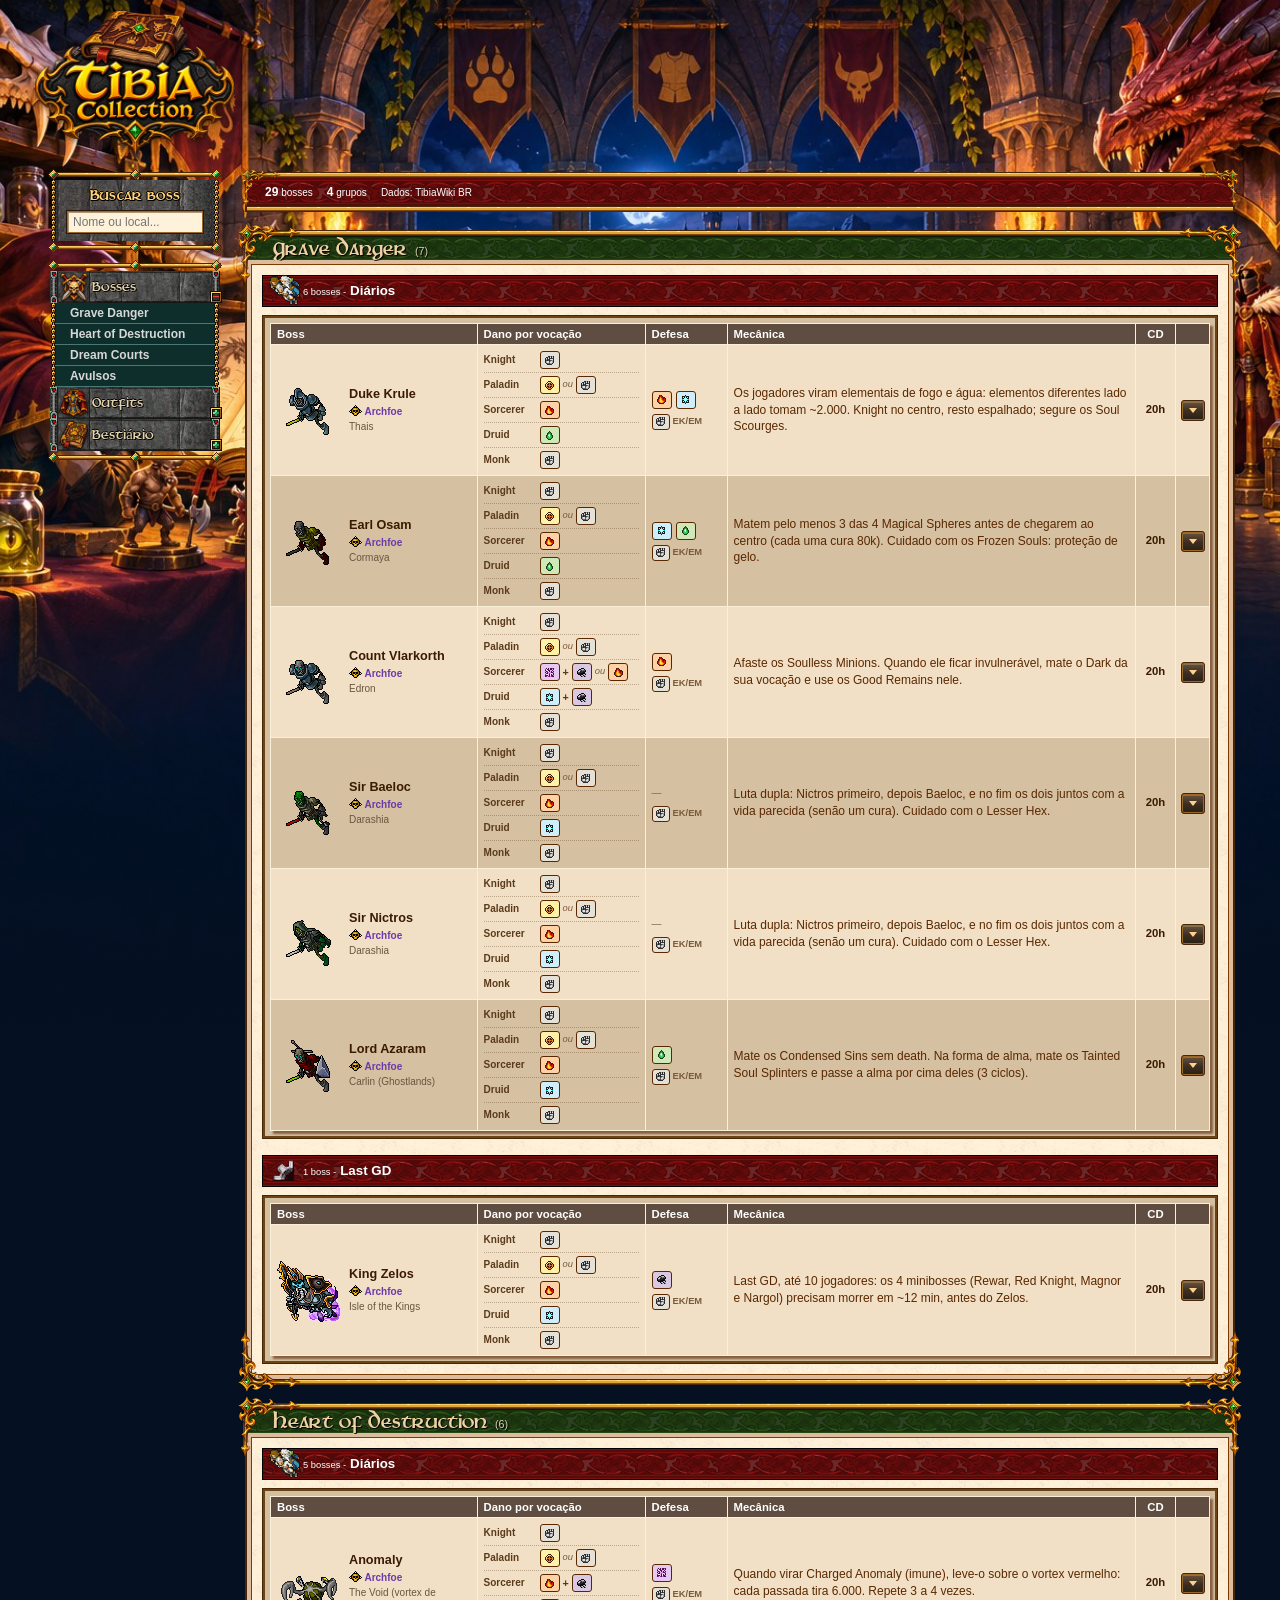
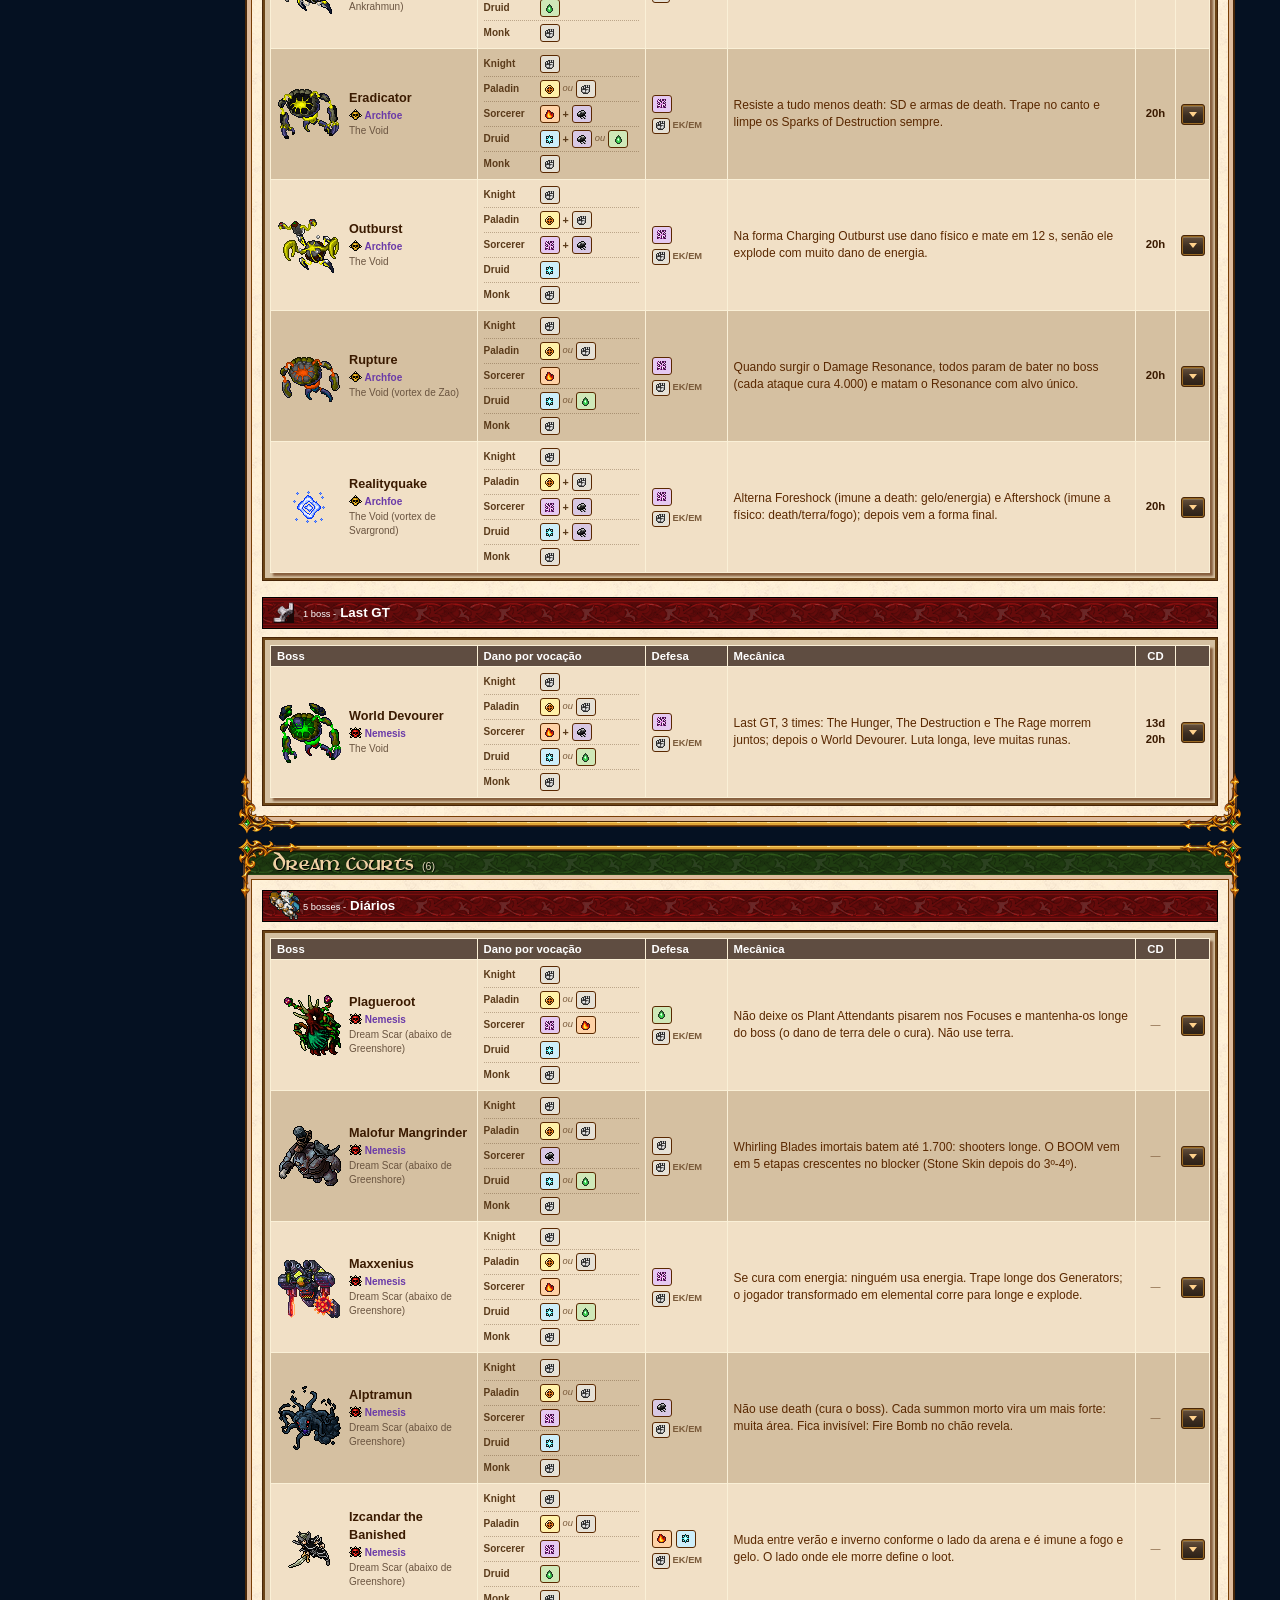
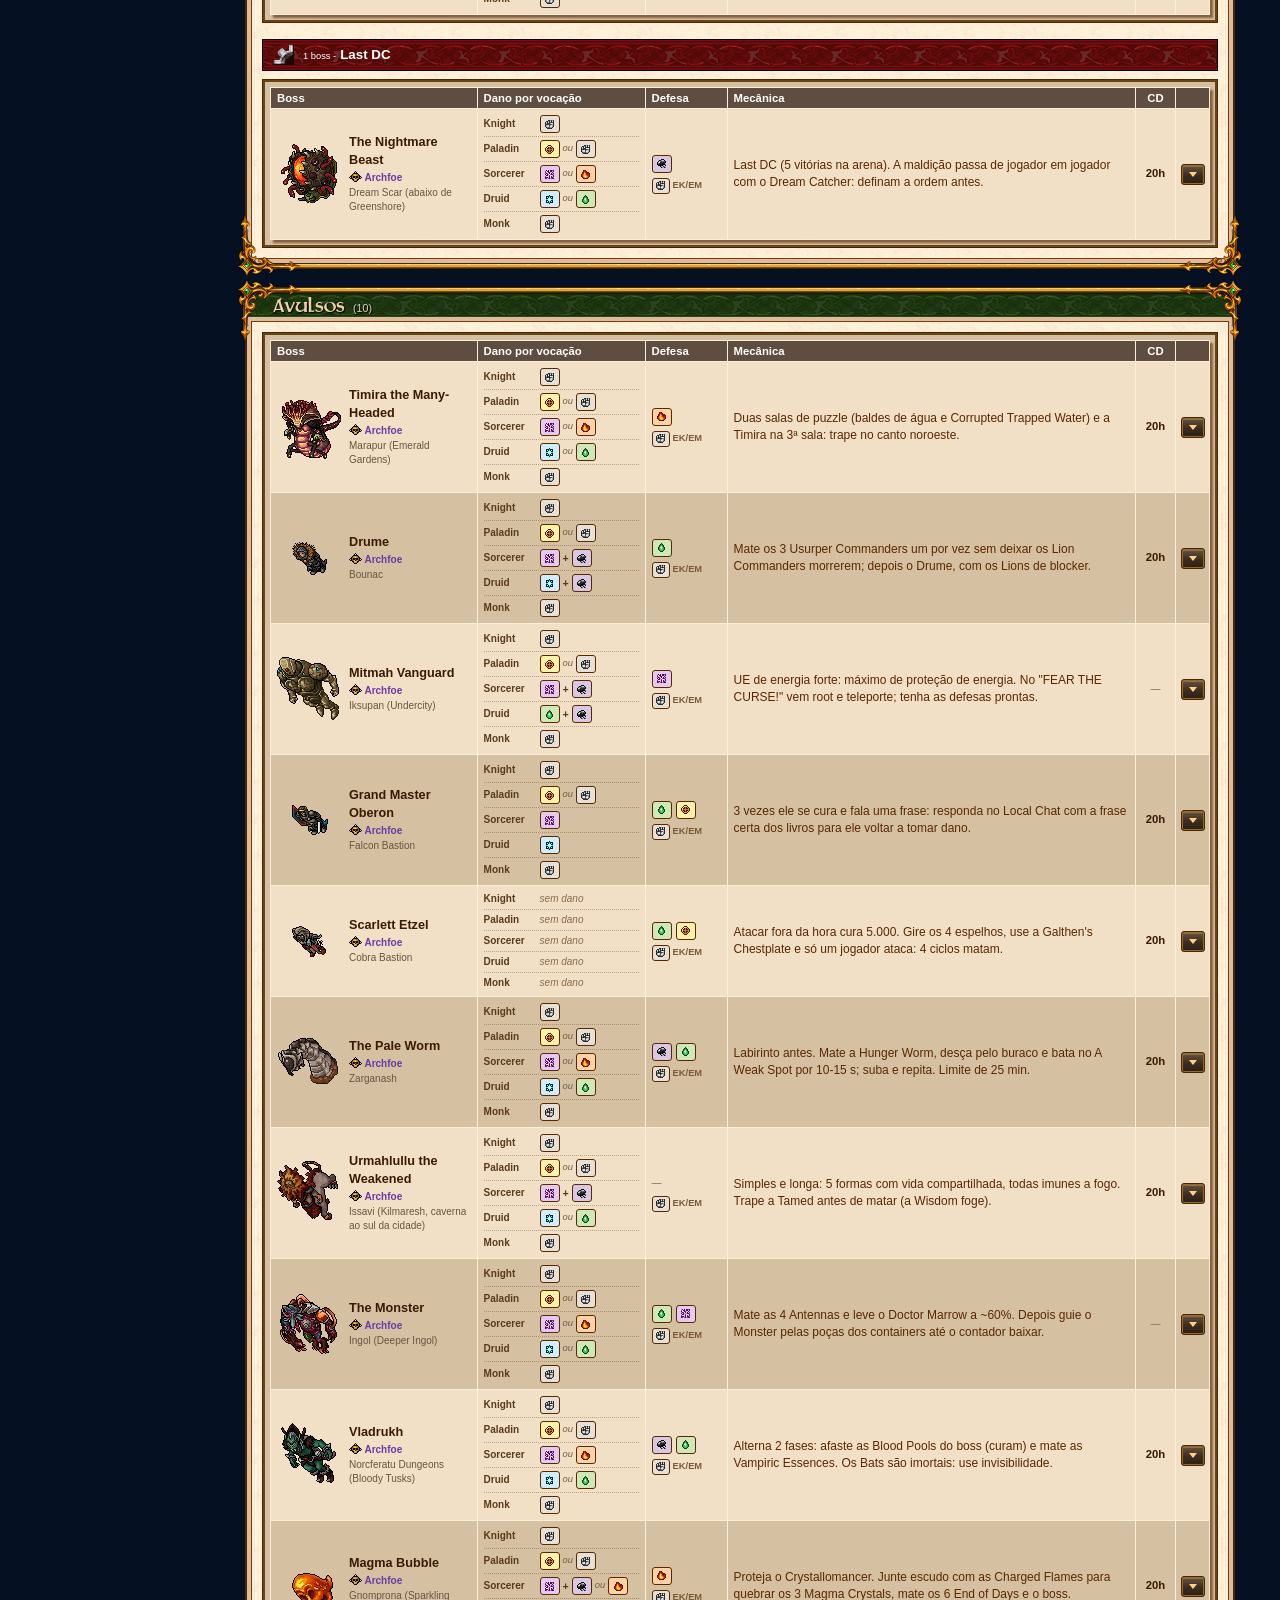
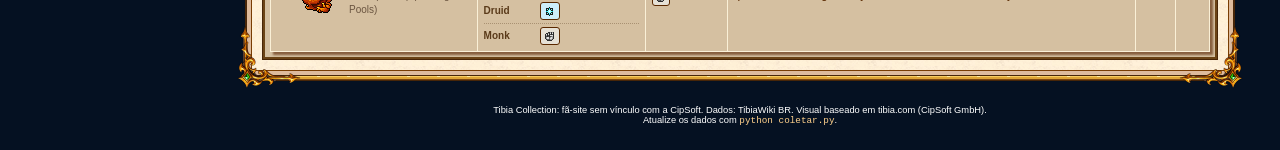
==== commit cd3179b9: "Identidade Tibia Collection, tabela de bosses e nova página de outfits - Nome, logo, fundo e peças d" ====
--- a/index.html
+++ b/index.html
@@ -5,7 +5,7 @@
   <meta name="viewport" content="width=device-width, initial-scale=1">
   <!-- o painel só tem tema claro: impede o "modo escuro automático" do navegador de escurecer as cores -->
   <meta name="color-scheme" content="only light">
-  <title>Painel de Bosses</title>
+  <title>Bosses · Tibia Collection</title>
   <script>
     // Se as imagens do tema (tema/) não estiverem presentes, usa cores no lugar.
     (function () {
@@ -33,7 +33,7 @@
     <!-- coluna do menu (como no tibia.com) -->
     <div id="MenuColumn">
       <div id="LeftArtwork">
-        <img id="TibiaLogoArtworkTop" src="tema/tibia-logo-artwork-top.gif" alt="">
+        <a href="index.html" id="LogoLink" title="Tibia Collection"><img id="TibiaLogoArtworkTop" src="tema/logo-collection.png" alt="Tibia Collection"></a>
       </div>
 
       <div class="SmallMenuBox" id="BuscaBox">
@@ -58,18 +58,15 @@
     <div id="ContentColumn" class="Content">
       <div id="secoes"></div>
       <p id="vazio" class="vazio" hidden>Nenhum boss encontrado.</p>
-      <div id="Footer">Painel pessoal. Dados: TibiaWiki BR. Visual baseado em tibia.com (CipSoft GmbH).<br>
+      <div id="Footer">Tibia Collection: fã-site sem vínculo com a CipSoft. Dados: TibiaWiki BR. Visual baseado em tibia.com (CipSoft GmbH).<br>
         Atualize os dados com <code>python coletar.py</code>.</div>
     </div>
-  </div>
-
-  <div id="modal" class="modal" hidden>
-    <div class="modal-caixa Content" role="dialog" aria-modal="true" aria-labelledby="m-nome" id="modal-caixa"></div>
   </div>
 
   <script>
     var v = Date.now();
     document.write('<script src="bosses.js?v=' + v + '"><\/script>');
+    document.write('<script src="bosses-extra.js?v=' + v + '"><\/script>');
     document.write('<script src="app.js?v=' + v + '"><\/script>');
     document.write('<script src="menu.js?v=' + v + '"><\/script>');
   </script>
--- a/style.css
+++ b/style.css
@@ -1,5 +1,5 @@
 /* =========================================================================
-   Painel de Bosses: tema baseado no CSS do tibia.com (Site Oficial/).
+   Tibia Collection: tema baseado no CSS do tibia.com (Site Oficial/), com fundo e logo próprios.
    As imagens do site ficam em tema/. Quando alguma não existir, a classe
    html.sem-tema troca as imagens por cores parecidas.
    Fontes: o site usa Verdana/Arial; os títulos dele são imagens, aqui
@@ -17,7 +17,16 @@
 @font-face {
   font-family: "TituloTibia";
   src: url("fontes/uncial-antiqua.woff2") format("woff2");
-  unicode-range: U+0021-0040, U+00C7, U+00E7;
+  unicode-range: U+0021-002F, U+003A-0040, U+00C7, U+00E7;
+  font-display: swap;
+}
+/* algarismos: a Uncial Antiqua tem números "antigos" (3, 4, 5, 7, 9 descem e 6, 8 sobem),
+   que ficam desalinhados nos títulos; usa uma fonte com números alinhados */
+@font-face {
+  font-family: "TituloTibia";
+  src: local("Palatino Linotype Bold"), local("PalatinoLinotype-Bold"), local("Palatino-Bold"),
+       local("Book Antiqua Bold"), local("Palatino Linotype"), local("Palatino"), local("Times New Roman Bold");
+  unicode-range: U+0030-0039;
   font-display: swap;
 }
 
@@ -47,14 +56,12 @@
 .arte {
   position: absolute;
   inset: 0 0 auto 0;
-  height: 1100px;
+  height: 1200px;
   z-index: -1;
   background:
-    linear-gradient(transparent 560px, #051122 800px) center top no-repeat,
-    url("tema/background-artwork.jpg") center top no-repeat,
-    radial-gradient(circle at 68% 70px, #f4f1ff 0 26px, rgba(214, 214, 255, .45) 30px, rgba(150, 150, 220, .12) 70px, transparent 120px),
-    radial-gradient(ellipse 60% 25% at 50% 300px, rgba(60, 50, 110, .45), transparent 75%),
-    linear-gradient(#3b3a6b, #232552 25%, #0d1834 50%, #051122 75%);
+    linear-gradient(transparent 720px, #051122 1060px) center top no-repeat,
+    url("tema/fundo-collection.jpg") center top / max(1600px, 100%) auto no-repeat,
+    linear-gradient(#1b1a3b, #0d1834 50%, #051122 75%);
 }
 
 img.sprite, img.icone, .pixel { image-rendering: pixelated; image-rendering: crisp-edges; }
@@ -91,18 +98,21 @@
 /* A logo fica inteira dentro da coluna (que tem rolagem própria e cortaria o que passasse
    do topo); a base dela encosta no topo da caixa de busca, como no site. */
 #LeftArtwork { position: relative; height: 162px; margin-top: 6px; }
-#TibiaLogoArtworkTop { position: absolute; top: 0; left: -8px; width: 196px; height: 158px; }
+/* a coluna do menu (200px, com rolagem própria) corta o que passar dela: o logo ocupa exatamente essa largura */
+#TibiaLogoArtworkTop { position: absolute; top: 4px; left: -10px; width: 200px; height: auto; image-rendering: auto;
+  filter: drop-shadow(0 2px 3px rgba(0, 0, 0, .55)); }
+#LogoLink { display: block; }
 
 /* Caixa pequena (Login/Download no site; aqui: busca). Medidas iguais às do tibia.com:
    topo/base de 180px, correntes de 8px e conteúdo de 160px centralizado entre elas. */
 .SmallMenuBox { position: relative; width: 180px; margin: 12px 0 18px; }
 .SmallMenuBox .SmallBoxTop,
-.SmallMenuBox .SmallBoxBottom { position: absolute; left: 0; height: 12px; width: 180px; background: url("tema/box-top.gif") no-repeat; z-index: 11; }
+.SmallMenuBox .SmallBoxBottom { position: absolute; left: 0; height: 12px; width: 180px; background: url("tema/collection/box-top.png") no-repeat; z-index: 11; }
 .SmallMenuBox .SmallBoxTop { top: -12px; }
-.SmallMenuBox .SmallBoxBottom { bottom: -12px; background-image: url("tema/box-bottom.gif"); }
-.SmallMenuBox .SmallBoxBorder { position: absolute; top: 0; bottom: 0; width: 8px; background: url("tema/chain.gif") repeat-y; z-index: 10; }
+.SmallMenuBox .SmallBoxBottom { bottom: -12px; background-image: url("tema/collection/box-bottom.png"); }
+.SmallMenuBox .SmallBoxBorder { position: absolute; top: 0; bottom: 0; width: 8px; background: url("tema/collection/chain.png") repeat-y; z-index: 10; }
 .SmallMenuBox .BorderLeft { left: 5px; }
-.SmallMenuBox .BorderRight { right: 6px; }
+.SmallMenuBox .BorderRight { right: 4px; }
 .SmallMenuBox .SmallBoxButtonContainer {
   position: relative;
   width: 160px;
@@ -111,23 +121,35 @@
   background: url("tema/loginbox-textfield-background.gif") repeat-y;
   background-color: #0d0d0d;
 }
-.SmallMenuBox label { display: block; margin-bottom: 4px; color: #d7d7d7; font: bold 10pt Arial, sans-serif; text-align: center; }
+/* "Buscar ...": mesma fonte medieval dos botões do menu, em dourado com contorno escuro */
+.SmallMenuBox label {
+  display: block;
+  margin-bottom: 5px;
+  font-family: var(--titulo);
+  font-weight: normal;
+  font-size: 17px;
+  line-height: 20px;
+  letter-spacing: .3px;
+  color: #ffd27a;
+  text-align: center;
+  text-shadow: 1px 1px 0 #000, -1px 0 0 #000, 0 -1px 0 #000, 1px 0 0 #000, 0 1px 0 #000, 0 0 6px rgba(255, 190, 80, .35);
+}
 #busca {
   width: 100%;
   padding: 3px 5px;
   font: 9pt Verdana, Arial, sans-serif;
   color: var(--marrom);
   background: #fff2db;
-  border: 1px solid #000;
-  box-shadow: inset 1px 1px 0 #b39572;
+  border: 1px solid #9a6a24;
+  box-shadow: inset 1px 1px 0 #b39572, 0 0 0 1px #2a1808;
   outline: none;
 }
-#busca:focus { box-shadow: inset 1px 1px 0 #b39572, 0 0 0 1px #ffd18c; }
+#busca:focus { box-shadow: inset 1px 1px 0 #b39572, 0 0 0 1px #ffd18c, 0 0 6px rgba(255, 209, 140, .6); }
 
 /* Menu principal */
 #Menu { position: relative; left: 5px; width: 170px; }
-#MenuTop, #MenuBottom { position: relative; left: -5px; height: 12px; width: 180px; background: url("tema/box-top.gif") no-repeat; }
-#MenuBottom { background-image: url("tema/box-bottom.gif"); }
+#MenuTop, #MenuBottom { position: relative; left: -5px; height: 12px; width: 180px; background: url("tema/collection/box-top.png") no-repeat; }
+#MenuBottom { background-image: url("tema/collection/box-bottom.png"); }
 
 .menuitem { position: relative; }
 .MenuButton {
@@ -147,6 +169,7 @@
 }
 .MenuButton:hover .Button { visibility: visible; }
 .MenuButton .Icon { position: absolute; top: 0; left: 8px; width: 32px; height: 32px; display: flex; align-items: center; justify-content: center; }
+.MenuButton .Icon img.icone-menu { width: 28px; height: 28px; image-rendering: auto; filter: drop-shadow(0 1px 1px rgba(0, 0, 0, .7)); }
 .MenuButton .Label {
   position: absolute;
   top: 5px;
@@ -165,9 +188,9 @@
 .MenuButton:hover .Label { color: #fff; }
 /* nomes longos ("Heart of Destruction") em duas linhas, como os rótulos do site */
 .MenuButton .Label.longo { top: 3px; height: 27px; font-size: 13px; line-height: 13px; white-space: normal; }
-.MenuButton .Extend { position: absolute; top: 20px; right: -2px; width: 12px; height: 12px; background: url("tema/plus.gif") no-repeat; }
-.menuitem.aberto .Extend { background-image: url("tema/minus.gif"); }
-.Lights div { position: absolute; width: 8px; height: 8px; background: url("tema/green-light.gif") no-repeat; }
+.MenuButton .Extend { position: absolute; top: 20px; right: -2px; width: 12px; height: 12px; background: url("tema/collection/plus.png") no-repeat; }
+.menuitem.aberto .Extend { background-image: url("tema/collection/minus.png"); }
+.Lights div { position: absolute; width: 8px; height: 8px; background: url("tema/collection/green-light.png") no-repeat; }
 .Lights { visibility: hidden; }
 .menuitem:not(.aberto) .Lights { visibility: visible; }
 .light_lu { top: 0; left: 0; }
@@ -178,10 +201,10 @@
 .menuitem.aberto .Submenu { display: block; }
 .Submenuitem { position: relative; display: block; cursor: pointer; color: #d7d7d7; text-decoration: none; }
 .Submenuitem:hover, .Submenuitem.ativo { color: #fff; }
-.LeftChain, .RightChain { position: absolute; top: 0; height: 100%; width: 7px; background: url("tema/chain.gif") repeat-y; }
+.LeftChain, .RightChain { position: absolute; top: 0; height: 100%; width: 7px; background: url("tema/collection/chain.png") repeat-y; }
 .LeftChain { left: -5px; }
-.RightChain { right: -4px; }
-.ActiveSubmenuItemIcon { position: absolute; top: 5px; left: 3px; width: 10px; height: 10px; background: url("tema/icon-activesubmenu.gif") no-repeat; visibility: hidden; }
+.RightChain { right: -5px; }
+.ActiveSubmenuItemIcon { position: absolute; top: 5px; left: 3px; width: 10px; height: 10px; background: url("tema/collection/icon-activesubmenu.png") no-repeat; visibility: hidden; }
 .Submenuitem:hover .ActiveSubmenuItemIcon, .Submenuitem.ativo .ActiveSubmenuItemIcon { visibility: visible; }
 .SubmenuitemLabel { margin: 0; padding: 2px 4px 2px 15px; border-bottom: 1px solid #4b7874; overflow: hidden; font-size: 9pt; }
 .Submenuitem.oculto { display: none; }
@@ -195,17 +218,20 @@
   margin: 4px 5px 18px;
   font-size: 0;
   color: var(--marrom);
-  border-left: 2px solid #3a3738;
-  border-right: 2px solid #3a3738;
+  border-left: 2px solid #482608;
+  border-right: 2px solid #482608;
   background-color: #debb9d;
 }
-.Content .Corner-tl, .Content .Corner-tr, .Content .Corner-bl, .Content .Corner-br { position: absolute; width: 17px; height: 17px; z-index: 50; background-repeat: no-repeat; }
-.Content .Corner-tl { top: -4px; left: -5px; background-image: url("tema/corner-tl.gif"); }
-.Content .Corner-tr { top: -4px; right: -5px; background-image: url("tema/corner-tr.gif"); }
+.Content .Corner-tl, .Content .Corner-tr, .Content .Corner-bl, .Content .Corner-br {
+  position: absolute; width: 64px; height: 64px; z-index: 50; pointer-events: none;
+  background: url("tema/collection/canto.png") no-repeat 0 0 / 64px 64px; image-rendering: auto;
+}
+.Content .Corner-tl { top: -8px; left: -10px; }
+.Content .Corner-tr { top: -8px; right: -10px; transform: scaleX(-1); }
 .Content .CornerWrapper-b { position: absolute; width: 100%; }
-.Content .Corner-bl { bottom: -4px; left: -6px; background-image: url("tema/corner-bl.gif"); }
-.Content .Corner-br { bottom: -4px; right: -6px; background-image: url("tema/corner-br.gif"); }
-.Content .Border_1 { position: relative; height: 6px; width: 100%; background: url("tema/border-1.gif") repeat-x; }
+.Content .Corner-bl { bottom: -8px; left: -10px; transform: scaleY(-1); }
+.Content .Corner-br { bottom: -8px; right: -10px; transform: scale(-1, -1); }
+.Content .Border_1 { position: relative; height: 6px; width: 100%; background: url("tema/collection/border-1.png") repeat-x; }
 .Content .BorderTitleText {
   position: relative;
   height: 24px;
@@ -214,8 +240,8 @@
 .Content .BorderTitleText .Title {
   position: absolute;
   top: 1px;
-  left: 8px;
-  right: 8px;
+  left: 26px;    /* o ornamento de canto avança até 22px na altura das letras */
+  right: 26px;
   display: flex;
   align-items: baseline;
   gap: 8px;
@@ -251,7 +277,7 @@
 .InfoBar {
   position: relative;
   top: 7px;
-  margin: 0 8px;
+  margin: 0 18px;
   font-size: 7.5pt;
   color: #fff;
   white-space: nowrap;
@@ -283,7 +309,7 @@
 .NewsHeadlineText { margin: 2px 0 2px 7px; line-height: 26px; font-size: 10pt; font-weight: bold; color: #fff; }
 
 /* ============ TableContainer (tabelas do site) ============ */
-.TableContainer { position: relative; width: 100%; border: 1px solid #000; }
+.TableContainer { position: relative; width: 100%; border: 1px solid #482608; }
 .CaptionContainer { position: relative; background-color: var(--caption); }
 .CaptionInnerContainer { position: relative; padding: 3px 0 4px; background-color: var(--caption); }
 .CaptionContainer .Text {
@@ -294,20 +320,20 @@
   text-align: left;
 }
 .CaptionEdgeLeftTop, .CaptionEdgeRightTop, .CaptionEdgeLeftBottom, .CaptionEdgeRightBottom {
-  position: absolute; width: 5px; height: 5px; z-index: 50; background: url("tema/box-frame-edge.gif") no-repeat;
+  position: absolute; width: 5px; height: 5px; z-index: 50; background: url("tema/collection/box-frame-edge.png") no-repeat;
 }
 .CaptionEdgeLeftTop { top: -2px; left: -2px; }
 .CaptionEdgeRightTop { top: -2px; right: -2px; }
-.CaptionEdgeLeftBottom { bottom: -3px; left: -2px; }
-.CaptionEdgeRightBottom { bottom: -3px; right: -2px; }
-.CaptionBorderTop, .CaptionBorderBottom { position: absolute; left: 0; width: 100%; height: 4px; background: url("tema/table-headline-border.gif") repeat-x; }
+.CaptionEdgeLeftBottom { bottom: -2px; left: -2px; }
+.CaptionEdgeRightBottom { bottom: -2px; right: -2px; }
+.CaptionBorderTop, .CaptionBorderBottom { position: absolute; left: 0; width: 100%; height: 4px; background: url("tema/collection/table-headline-border.png") repeat-x; }
 .CaptionBorderTop { top: -1px; }
 .CaptionBorderBottom { bottom: -2px; }
-.CaptionVerticalLeft, .CaptionVerticalRight { position: absolute; top: 0; height: 100%; width: 3px; background: url("tema/box-frame-vertical.gif") repeat-y; }
+.CaptionVerticalLeft, .CaptionVerticalRight { position: absolute; top: 0; height: 100%; width: 3px; background: url("tema/collection/box-frame-vertical.png") repeat-y; }
 .CaptionVerticalLeft { left: -1px; }
 .CaptionVerticalRight { right: -1px; }
 
-.Table1 { background-color: #d4c0a1; border: 2px solid #55636c; }
+.Table1 { background-color: #d4c0a1; border: 2px solid #6b4416; }
 .Table1 .InnerTableContainer { padding: 5px; }
 .TableContentContainer { box-shadow: 3px 3px 2px #875f3e; }
 .TableContent { width: 100%; border-collapse: collapse; }
@@ -373,12 +399,12 @@
   vertical-align: middle;
   cursor: pointer;
   border: 0;
-  background: url("tema/button_blue.gif") no-repeat;
+  background: url("tema/collection/button.png") no-repeat;
   user-select: none;
   text-decoration: none !important;
 }
 /* o "over" do site é só o brilho interno (borda transparente): vai por cima do botão normal */
-.BigButton:hover { background: url("tema/button_blue_over.gif") no-repeat, url("tema/button_blue.gif") no-repeat; }
+.BigButton:hover { background: url("tema/collection/button-over.png") no-repeat, url("tema/collection/button.png") no-repeat; }
 .BigButtonText {
   display: block;
   padding-top: 5px;
@@ -408,21 +434,14 @@
 .modal-caixa .BoxContent { padding: 12px; }
 .fechar-x {
   position: absolute;
-  top: 2px;
-  right: 6px;
+  top: 3px;
+  right: 26px;
   z-index: 60;
   width: 20px;
   height: 18px;
   padding: 0;
-  font: bold 12px/16px Verdana, Arial, sans-serif;
-  color: #ffd18c;
-  text-shadow: 1px 1px 0 #000;
-  background: #1c3e8f;
-  border: 1px solid #000;
-  box-shadow: inset 0 0 0 1px #b8954e;
-  cursor: pointer;
-}
-.fechar-x:hover { background: #2a56c2; }
+  font: bold 11px/16px Verdana, Arial, sans-serif;
+}
 
 /* informações do boss */
 .info-boss { display: flex; gap: 0; }
@@ -592,9 +611,6 @@
 /* ===================== Página de Outfits ===================== */
 .controles { display: flex; flex-wrap: wrap; align-items: center; gap: 6px 8px; margin-bottom: 10px; font-size: 9pt; }
 .ctrl-rotulo { font-weight: bold; }
-.seg { padding: 3px 12px; font: bold 9pt Verdana, Arial, sans-serif; color: #ffd18c; text-shadow: 0 1px 0 #000;
-  background: linear-gradient(#3e6cff, #0a2399); border: 1px solid #000; box-shadow: inset 0 0 0 1px #c9a75a; cursor: pointer; }
-.seg.ativo { background: linear-gradient(#7b6352, #4a3a2e); box-shadow: inset 0 0 0 1px #ffd18c; }
 .ctrl-dica { flex-basis: 100%; font-size: 7.5pt; color: #7a5a3a; }
 .intro-itens { margin: 0 0 8px; }
 .tabela-rolagem { overflow-x: auto; border: 1px solid #000; }
@@ -632,14 +648,12 @@
 .tabela-bestiario .col-check { width: 28px; text-align: center; vertical-align: middle; }
 .tabela-bestiario input.marca { width: 17px; height: 17px; cursor: pointer; accent-color: #1d7a2c; }
 .tabela-bestiario td { vertical-align: middle; }
-.tabela-bestiario tr.feito td { opacity: .55; }
-.tabela-bestiario tr.feito td.col-check { opacity: 1; }
 .tabela-bestiario tr.feito .col-nome b { text-decoration: line-through; }
 .tabela-bestiario .col-nome .outfit-cel { min-width: 170px; }
 .tabela-bestiario .col-nome img.sprite { max-height: 44px; max-width: 44px; }
 .tabela-bestiario td { padding-top: 2px; padding-bottom: 2px; }
-.tabela-bestiario .col-respawn { min-width: 200px; }
-.tabela-bestiario .tempo { white-space: nowrap; }
+.tabela-bestiario .col-respawn { min-width: 140px; }
+.tabela-bestiario .tempo { white-space: nowrap; line-height: 1.25; }
 .rara { font-size: 7pt; color: #a33a00; font-weight: bold; }
 .fonte { font-size: 6.5pt; padding: 0 3px; border: 1px solid #a88a62; border-radius: 2px; color: #7a5a3a; background: #fffaf0; cursor: help; }
 .dif { white-space: nowrap; font-weight: bold; }
@@ -649,7 +663,7 @@
 .dif-medium { color: #8a6a00; }
 .dif-hard { color: #b04a00; }
 .dif-challenging { color: #a01010; }
-.tabela-bestiario .nome-cel { display: flex; align-items: center; gap: 8px; min-width: 190px; }
+.tabela-bestiario .nome-cel { display: flex; align-items: center; gap: 8px; min-width: 170px; }
 .tabela-bestiario .spr { flex: 0 0 46px; height: 46px; display: flex; align-items: center; justify-content: center; }
 .tabela-bestiario .spr-corte { overflow: hidden; flex: none; }
 .tabela-bestiario .spr img { display: block; max-width: none; image-rendering: pixelated; }
@@ -662,3 +676,308 @@
 .tabela-bestiario tr.divisao td { background: #5f4d41; color: #fff; font-weight: bold; text-align: left; padding: 5px 8px; letter-spacing: .3px; opacity: 1; }
 .tabela-bestiario .rara { white-space: nowrap; }
 .tabela-bestiario .ocorr { flex-direction: column; align-items: flex-start; gap: 1px; }
+
+/* Telas com escala do Windows (125%, 150%...) ou zoom do navegador: mantém a pixel art nítida em vez de borrada.
+   A ilustração de fundo (.arte) continua com suavização normal. */
+html { image-rendering: pixelated; }
+.arte { image-rendering: auto; }
+
+/* Bestiário: seções por classe, Echo Warden e Soul Core */
+.secao-separada { margin-top: 34px; }
+.stats-bestiario { flex-wrap: wrap; row-gap: 2px; }
+.ico-inline { vertical-align: -2px; height: 12px; }
+.tabela-bestiario tr.grupo-cab td { background: #4a3c32; color: #ffe9c4; cursor: pointer; text-align: left; padding: 6px 8px; border-top: 2px solid #2a1f18; user-select: none; }
+.tabela-bestiario tr.grupo-cab:hover td { background: #5c4b3e; }
+.tabela-bestiario tr.grupo-cab b { font-size: 10pt; letter-spacing: .3px; }
+.tabela-bestiario .grupo-seta { display: inline-block; width: 12px; color: #ffd18c; }
+.tabela-bestiario .grupo-info { float: right; font-size: 8pt; color: #e8d2ae; }
+.tabela-bestiario .grupo-info img { margin: 0 2px 0 4px; filter: brightness(1.2); }
+.tabela-bestiario th.col-extra, .tabela-bestiario td.col-extra { text-align: center; white-space: nowrap; width: 72px; }
+.tabela-bestiario th.col-extra img { vertical-align: -2px; }
+.tabela-bestiario label.extra { display: inline-flex; align-items: center; gap: 3px; cursor: pointer; }
+.tabela-bestiario label.extra input { width: 16px; height: 16px; cursor: pointer; accent-color: #6a3aa8; }
+.bonus { font-size: 7.5pt; color: #6a3aa8; font-weight: bold; }
+.tabela-bestiario label.extra:not(.marcado) .bonus { color: #9a8a7a; font-weight: normal; }
+.chips-best { display: flex; flex-wrap: wrap; gap: 6px; }
+.chip-best { display: flex; align-items: center; gap: 4px; padding: 2px 4px 2px 2px; background: #f7ead4; border: 1px solid #c9ab82; font-size: 8pt; }
+.chip-best .tirar { border: 0; background: none; color: #a33a00; font: bold 11pt Verdana; cursor: pointer; padding: 0 2px; line-height: 1; }
+.chip-best .tirar:hover { color: #e00; }
+
+/* Bestiário: popup "Extrair lista" */
+.controles .bt-extrair { flex: none; }
+.ext-grade { display: grid; grid-template-columns: 210px 1fr; gap: 12px; }
+.ext-ops { display: flex; flex-direction: column; gap: 3px; font-size: 9pt; }
+.ext-ops .ext-sub { margin-top: 10px; }
+.ext-op { display: flex; align-items: center; gap: 5px; cursor: pointer; }
+.ext-saida textarea, .ext-cmp textarea { width: 100%; box-sizing: border-box; font: 9pt Consolas, "Courier New", monospace; color: #2a1a0a; background: #fffaf0; border: 1px solid #8a6a42; padding: 6px; resize: vertical; }
+.ext-saida textarea { height: 260px; }
+.ext-cmp textarea { height: 110px; }
+.ext-acoes { display: flex; align-items: center; justify-content: space-between; margin-top: 4px; font-size: 8pt; color: #6a5440; }
+.ext-cmp { margin-top: 14px; padding-top: 10px; border-top: 1px solid #c9ab82; font-size: 9pt; }
+.cmp-bloco { margin-top: 8px; padding: 6px 8px; border: 1px solid; font-size: 9pt; }
+.cmp-bloco div { margin-top: 3px; line-height: 1.5; }
+.cmp-ja { background: #e4f3e0; border-color: #6aa55c; color: #1f5a14; }
+.cmp-falta { background: #fbe7d8; border-color: #c8794a; color: #7a3208; }
+.cmp-nao { background: #f1ede6; border-color: #b0a090; color: #5a4c40; }
+@media (max-width: 640px) { .ext-grade { grid-template-columns: 1fr; } }
+.ext-dica { font-size: 7.5pt; color: #7a6450; margin-bottom: 2px; }
+.tabela-bestiario tr.divisao td { background: #d8c29c; color: #3c5a1e; font-size: 8pt; padding: 3px 10px; border-top: 1px solid #a88a62; border-bottom: 1px solid #a88a62; }
+/* Echo Wardens / Soul Cores: quadrinhos do mesmo tamanho em grade (6 colunas; menos em telas menores) */
+.chips-best { display: grid; grid-template-columns: repeat(6, minmax(0, 1fr)); gap: 6px; }
+.chip-best { min-width: 0; min-height: 40px; box-sizing: border-box; }
+.chip-best > span { flex: 1; min-width: 0; line-height: 1.25; overflow-wrap: anywhere; }
+.chip-best .tirar { flex: none; align-self: center; }
+@media (max-width: 1100px) { .chips-best { grid-template-columns: repeat(5, minmax(0, 1fr)); } }
+@media (max-width: 900px) { .chips-best { grid-template-columns: repeat(4, minmax(0, 1fr)); } }
+@media (max-width: 640px) { .chips-best { grid-template-columns: repeat(2, minmax(0, 1fr)); } }
+.chip-best .bonus { display: block; }
+/* sprite dos quadrinhos: área fixa de 36x36 com a imagem centralizada */
+.chip-best .spr { flex: 0 0 36px !important; width: 36px; height: 36px !important; display: flex; align-items: center; justify-content: center; }
+.chip-best .spr-corte { overflow: hidden; flex: none; }
+.chip-best .spr img { display: block; max-width: none; }
+
+/* Caixas de marcar desenhadas em CSS (as nativas do navegador falhavam ao redesenhar
+   com escala de tela e sprites animados por perto) */
+input[type="checkbox"] {
+  -webkit-appearance: none; appearance: none; flex: none;
+  width: 15px; height: 15px; margin: 0 3px 0 0; vertical-align: middle; cursor: pointer;
+  display: inline-grid; place-content: center;
+  background: #fffaf0; border: 1px solid #6b5640; border-radius: 3px;
+  box-shadow: inset 0 1px 2px rgba(0, 0, 0, .18);
+  --cor-marca: #1d7a2c;
+}
+input[type="checkbox"]::before {
+  content: ""; width: 8px; height: 4px; margin-top: -2px;
+  border-left: 2px solid #fff; border-bottom: 2px solid #fff;
+  transform: rotate(-45deg); visibility: hidden;
+}
+input[type="checkbox"]:checked { background: var(--cor-marca); border-color: var(--cor-marca); box-shadow: none; }
+input[type="checkbox"]:checked::before { visibility: visible; }
+input[type="checkbox"]:hover { border-color: #2a1a0a; }
+input[type="checkbox"]:focus-visible { outline: 2px solid #3e6cff; outline-offset: 1px; }
+.tabela-bestiario input.marca { width: 18px; height: 18px; margin: 0; }
+.tabela-bestiario input.marca::before { width: 9px; height: 5px; }
+.tabela-bestiario label.extra input { --cor-marca: #6a3aa8; width: 17px; height: 17px; margin: 0; }
+
+/* linha completa: desbotada por cor (sem opacity, que pesa no redesenho ao rolar) */
+.tabela-bestiario tr.feito td { color: #9a8670; }
+.tabela-bestiario tr.feito .col-nome a, .tabela-bestiario tr.feito .total { color: #8a7a68; }
+.tabela-bestiario tr.feito .spr img, .tabela-bestiario tr.feito .ocorr img,
+.tabela-bestiario tr.feito img.estrelas, .tabela-bestiario tr.feito .pts img { opacity: .5; }
+.tabela-bestiario tr.feito .rara { color: #b98a6a; }
+
+/* Bestiário: badge do tipo de respawn recomendado pelo TibiaPal */
+.modo { display: inline-block; margin-right: 5px; padding: 0 5px; font-size: 7pt; font-weight: bold; line-height: 14px;
+  border-radius: 7px; color: #fff; vertical-align: 1px; cursor: help; white-space: nowrap; }
+.modo-1x { background: #2f7a2f; }
+.modo-rapid { background: #c0531a; }
+.modo-evento { background: #6a3aa8; }
+.tabela-bestiario tr.feito .modo { opacity: .55; }
+
+/* Bestiário: lista simples das completas (sem divisão por classe) */
+
+/* botão Expandir/Recolher no canto direito da barra verde */
+/* o ornamento de canto ocupa ~18px de cada ponta da barra: o botão fica antes dele, centrado na barra (24px) */
+.bt-recolher { position: absolute; top: 3px; right: 26px; z-index: 5; height: 18px; padding: 0 10px; line-height: 14px; }
+
+/* lista de completas: coluna Classe estreita (quebra em 2 linhas) e colunas mais justas para não rolar */
+.tabela-bestiario .col-classe { width: 70px; font-size: 8pt; line-height: 1.2; overflow-wrap: anywhere; }
+.tabela-bestiario.lista-completas .nome-cel { min-width: 150px; gap: 6px; }
+.tabela-bestiario.lista-completas .col-respawn { min-width: 120px; }
+/* quadros baixos (barra vermelha, seção recolhida): só os cantos de cima, menores, sem sobrepor os de baixo.
+   Mesma conta do canto normal com o ornamento a 40px: braços em x=5,5 e y=7. */
+.Content .Box:not(:has(> .Border_2)) .Corner-tl,
+.Content .Box:not(:has(> .Border_2)) .Corner-tr { width: 40px; height: 40px; background-size: 40px 40px; top: -4px; }
+.Content .Box:not(:has(> .Border_2)) .Corner-tl { left: -6px; }
+.Content .Box:not(:has(> .Border_2)) .Corner-tr { right: -6px; }
+.Content .Box:not(:has(> .Border_2)) .Corner-bl,
+.Content .Box:not(:has(> .Border_2)) .Corner-br { display: none; }
+
+/* ================= Botões =================
+   Principal: .BigButton (vermelho com moldura dourada, imagem 135x25) — "Ver na TibiaWiki",
+   "Extrair Lista", "Copiar texto".
+   Secundário: mesmo formato, mais discreto — couro marrom-escuro com filete de bronze. */
+.botao-sec, .seg, .bt-grupos, .bt-recolher, .fechar-x {
+  display: inline-block;
+  padding: 3px 12px;
+  font: bold 8pt Verdana, Arial, sans-serif;
+  color: #f0d9a8;
+  text-shadow: 1px 1px 0 #000;
+  text-decoration: none !important;
+  cursor: pointer;
+  border: 1px solid #482608;
+  border-radius: 3px;
+  background: linear-gradient(#6b543f, #3c2d20 55%, #2a1f16);
+  box-shadow: inset 0 0 0 1px #9a6a24, inset 0 2px 0 rgba(255, 230, 170, .22);
+}
+.botao-sec:hover, .seg:hover, .bt-grupos:hover, .bt-recolher:hover, .fechar-x:hover {
+  color: #fff;
+  background: linear-gradient(#7f6449, #4a3828 55%, #34271c);
+  box-shadow: inset 0 0 0 1px #c89440, inset 0 2px 0 rgba(255, 230, 170, .3);
+}
+.botao-sec:active, .seg:active, .bt-grupos:active, .bt-recolher:active, .fechar-x:active {
+  background: linear-gradient(#2a1f16, #3c2d20);
+}
+.botao-sec:focus-visible, .seg:focus-visible, .bt-grupos:focus-visible, .bt-recolher:focus-visible, .fechar-x:focus-visible {
+  outline: 2px solid #ffd18c; outline-offset: 1px;
+}
+/* opção escolhida (Masculino/Feminino): visual do botão principal */
+.seg.ativo, .seg.ativo:hover {
+  color: #ffd18c;
+  background: linear-gradient(#8a1c12, #5a0a08 55%, #3a0606);
+  box-shadow: inset 0 0 0 1px #f8cc60, inset 0 0 0 2px #b8822a;
+}
+/* secundário do tamanho do principal (ex.: "Fechar" ao lado de "Ver na TibiaWiki") */
+.botao-sec.grande { height: 25px; box-sizing: border-box; padding: 0 22px; font-size: 9pt; line-height: 23px; vertical-align: middle; }
+.fechar-x { padding: 0; text-align: center; }
+.botoes { align-items: center; }
+button.BigButton { font: inherit; }
+.Content a.botao-sec { color: #f0d9a8; font-weight: bold; }
+.Content a.botao-sec:hover { color: #fff; text-decoration: none; }
+
+/* ===== Centralização do texto dos botões =====
+   Todos com altura fixa e o texto centrado pela altura da linha (line-height = altura interna). */
+.BigButtonText { padding-top: 0; height: 25px; line-height: 25px; white-space: nowrap; }
+button.BigButton { padding: 0; line-height: normal; }
+.seg, .bt-grupos, .botao-sec:not(.grande) { height: 21px; box-sizing: border-box; padding: 0 12px; line-height: 19px; vertical-align: middle; white-space: nowrap; }
+.bt-recolher { box-sizing: border-box; padding: 0 10px; line-height: 16px; white-space: nowrap; }
+.fechar-x { box-sizing: border-box; line-height: 16px; }
+/* setinha do Expandir/Recolher desenhada em CSS (o caractere ▾/▸ vinha de outra fonte e empurrava o texto para baixo) */
+.seta-bt { display: inline-block; width: 0; height: 0; margin: 0 6px 1px 0; vertical-align: middle;
+  border-top: 4px solid transparent; border-bottom: 4px solid transparent; border-left: 5px solid #ffd18c; }
+.seta-bt.aberta { border-left: 4px solid transparent; border-right: 4px solid transparent; border-top: 5px solid #ffd18c; border-bottom: 0; }
+/* ajuste óptico: "Fechar" (o F tem respiro à esquerda) e o texto dos botões vermelhos meio pixel abaixo */
+.botao-sec.grande { padding: 0 24px 0 21px; }
+
+/* ===================== Bosses: tabela =====================
+   Uma linha por boss com o essencial; "Detalhes" abre o resto logo abaixo. */
+.subgrupo + .subgrupo { margin-top: 16px; }
+.tabela-bosses { table-layout: fixed; }
+.tabela-bosses th {
+  padding: 4px 6px;
+  font: bold 8.5pt Verdana, Arial, sans-serif;
+  color: #fff;
+  text-align: left;
+  background: var(--caption);
+  border: 1px solid #faf0d7;
+}
+.tabela-bosses th:nth-child(1) { width: 22%; }
+.tabela-bosses th:nth-child(2) { width: 168px; }
+.tabela-bosses th:nth-child(3) { width: 82px; }
+.tabela-bosses th:nth-child(5) { width: 40px; text-align: center; }
+.tabela-bosses th:nth-child(6) { width: 34px; }
+.TableContent.tabela-bosses tr.Odd > td { background-color: var(--odd); }
+.TableContent.tabela-bosses tr.Even > td { background-color: var(--even); }
+.tabela-bosses td { vertical-align: middle; }
+.tabela-bosses tr.aberta > td { box-shadow: inset 0 -2px 0 #9a6a24; }
+
+.boss-cel { display: flex; align-items: center; gap: 8px; }
+/* sprites de boss têm 64x64: mostrados no tamanho original (reduzir estraga a pixel art) */
+.boss-spr { flex: 0 0 64px; height: 64px; display: flex; align-items: center; justify-content: center; }
+.boss-spr .sprite { width: 64px; height: 64px; max-width: none; max-height: none; }
+.boss-nome { display: block; font-size: 9.5pt; color: #3a1a00; }
+.boss-tipo { margin-top: 2px; font-size: 7.5pt; font-weight: bold; color: #6a3aa8; white-space: nowrap; }
+.boss-tipo .icone { vertical-align: -3px; }
+.boss-local { margin-top: 1px; font-size: 7.5pt; color: #6a5440; }
+
+.dano-voc { display: flex; flex-direction: column; gap: 2px; }
+.dv { display: flex; align-items: center; gap: 6px; }
+.dv-voc { flex: 0 0 50px; font-size: 7.5pt; font-weight: bold; color: #5a3a1a; }
+.dv .el-linha { justify-content: flex-start; margin-top: 0; gap: 3px; }
+.tabela-bosses .el-chip { padding: 0 5px; font-size: 7.5pt; line-height: 15px; gap: 3px; }
+.tabela-bosses .el-chip .icone { max-height: 12px; }
+.el-ou { font-size: 7pt; color: #7a5a3a; font-style: italic; }
+.def-lista { display: flex; flex-wrap: wrap; gap: 3px; }
+.def-melee { margin-top: 4px; font-size: 7pt; color: #7a5a3a; font-style: italic; line-height: 1.2; }
+.col-resumo { font-size: 8pt; line-height: 1.4; }
+.tabela-bosses td.col-cd { text-align: center; font-size: 9pt; color: #3a1a00; }
+.tabela-bosses td.col-det { text-align: center; }
+.bt-detalhes { width: 24px; padding: 0 !important; }
+.bt-detalhes .seta-bt { margin: 0 0 1px; }
+.seta-bt.aberta.cima { border-top: 0; border-bottom: 5px solid #ffd18c; }
+
+.det-linha > td { padding: 10px !important; background: #f6ead2 !important; border-bottom: 2px solid #9a6a24 !important; }
+.det-corpo > .TableContainer + .TableContainer { margin-top: 12px; }
+.det-corpo .botoes { margin-top: 12px; }
+
+/* ícones de elemento na tabela de bosses */
+.el-ic { display: inline-flex; align-items: center; justify-content: center; width: 20px; height: 18px;
+  border: 1px solid #5a2800; border-radius: 3px; box-sizing: border-box; }   /* a cor vem de .el-fogo, .el-gelo... */
+.el-ic .icone { max-width: 14px; max-height: 14px; }
+.dano-voc { gap: 0; }
+.dv { padding: 3px 0; border-bottom: 1px dotted rgba(90, 58, 26, .35); }
+.dv:last-child { border-bottom: 0; }
+.dv-els { display: flex; align-items: center; gap: 3px; flex-wrap: wrap; }
+.dv-els .el-mais { font-size: 8pt; font-weight: bold; color: #5a3a1a; }
+.def-lista { gap: 4px; }
+.def-melee { display: flex; align-items: center; gap: 3px; font-style: normal; font-weight: bold; }
+.def-melee .el-ic { width: 18px; height: 16px; }
+.tabela-bosses td.col-cd { padding-left: 2px; padding-right: 2px; font-size: 8.5pt; }
+.tabela-bosses td.col-det { padding-left: 2px; padding-right: 2px; }
+
+/* Defesa: o físico de EK/EM logo abaixo dos elementos do boss */
+.tabela-bosses .def-melee { margin-top: 5px; }
+
+/* ===================== Outfits: tabelas simples ===================== */
+.tabela-lista { table-layout: fixed; }
+.tabela-lista th {
+  padding: 4px 6px; font: bold 8.5pt Verdana, Arial, sans-serif; color: #fff; text-align: left;
+  background: var(--caption); border: 1px solid #faf0d7;
+}
+.TableContent.tabela-lista tr.Odd > td { background-color: var(--odd); }
+.TableContent.tabela-lista tr.Even > td { background-color: var(--even); }
+.tabela-lista td { vertical-align: middle; }
+.tabela-lista tr.aberta > td { box-shadow: inset 0 -2px 0 #9a6a24; }
+.tabela-lista th.col-det, .tabela-lista td.col-det { width: 34px; text-align: center; padding-left: 2px; padding-right: 2px; }
+.tabela-lista th.col-tenho { width: 104px; }
+.tabela-lista th.col-lvl { width: 62px; }
+.tabela-lista td.col-lvl { text-align: center; font-weight: bold; }
+.tabela-lista th.col-num, .tabela-lista td.col-num { width: 70px; text-align: center; }
+.tabela-store th.col-preco { width: 110px; }
+.tabela-lista td.col-preco { font-weight: bold; }
+.tabela-itens th:first-child { width: auto; }
+
+.outfit-cel { display: flex; align-items: center; gap: 8px; }
+/* sprites de outfit têm tamanhos diferentes (32 a 64px): cada um no tamanho original, centrado numa área de 64x64 */
+.outfit-spr { flex: 0 0 64px; width: 64px; height: 64px; display: flex; align-items: center; justify-content: center; overflow: hidden; }
+.outfit-spr .sprite { width: auto; height: auto; max-width: none; max-height: none; }
+.outfit-spr .sprite.largo { width: 64px; }   /* os raros com mais de 64px: só esses são reduzidos */
+.tabela-lista td.col-lvl { white-space: nowrap; }
+.tabela-lista th.col-lvl { width: 74px; }
+.col-outfit .outfit-cel, .col-item .outfit-cel { min-height: 64px; }
+.col-item .slot-item { flex: none; }
+.outfit-tipo { margin-top: 2px; font-size: 7.5pt; color: #6a5440; }
+.col-quest { font-size: 8.5pt; }
+
+/* caixinhas "já tenho" */
+.tenho { display: flex; gap: 6px; }
+.tenho-op { display: flex; flex-direction: column; align-items: center; gap: 1px; cursor: pointer;
+  font: bold 7pt Verdana, Arial, sans-serif; color: #5a3a1a; }
+.tenho-op input { margin: 0; }
+.tabela-lista tr.ja-tenho > td { background-color: #dbe6c1 !important; }
+.tabela-lista tr.ja-tenho .outfit-cel b a::after { content: " ✓"; color: #2f7a2f; }
+
+/* preço da store */
+.preco { display: inline-flex; align-items: center; gap: 3px; white-space: nowrap; }
+.icone-tc { width: 13px; height: 13px; flex: none; vertical-align: middle; image-rendering: pixelated; }
+.col-separado { font-size: 8pt; line-height: 1.8; }
+.col-separado .sep { margin: 0 6px; color: #9a7a5a; }
+
+/* detalhes (linha que abre) */
+.det-partes { display: grid; grid-template-columns: repeat(3, minmax(0, 1fr)); gap: 10px; }
+.det-partes.det-item { grid-template-columns: minmax(0, 1fr) minmax(0, 1fr); }
+.det-parte { padding: 6px 8px; background: #fffaf0; border: 1px solid #d8c29c; }
+.det-parte-tit { margin-bottom: 5px; font: bold 8.5pt Verdana, Arial, sans-serif; color: #5a2800; border-bottom: 1px solid #d8c29c; padding-bottom: 3px; }
+.det-parte .chips { display: flex; flex-wrap: wrap; gap: 4px; }
+.det-parte .obs { display: block; margin-top: 3px; font-size: 7.5pt; }
+.det-extra { margin-top: 8px; font-size: 8pt; color: #5a3a1a; }
+.lista-usos { margin: 0; padding-left: 16px; font-size: 8pt; line-height: 1.5; }
+.lista-usos li.ja-tenho { color: #7a8a6a; }
+.tag-ja { font-size: 7pt; color: #2f7a2f; font-weight: bold; }
+.lista-drops { font-size: 8pt; line-height: 1.6; }
+.ctrl-espaco { margin-left: 10px; }
+@media (max-width: 820px) { .det-partes, .det-partes.det-item { grid-template-columns: 1fr; } }
+/* outfit: figura recortada e centrada (ver figura() em outfits.js) */
+.outfit-spr .spr-corte { overflow: hidden; flex: none; }
+.outfit-spr .spr-corte .sprite { display: block; max-width: none; max-height: none; }
+.outfit-duplo { display: flex; gap: 4px; flex: none; }
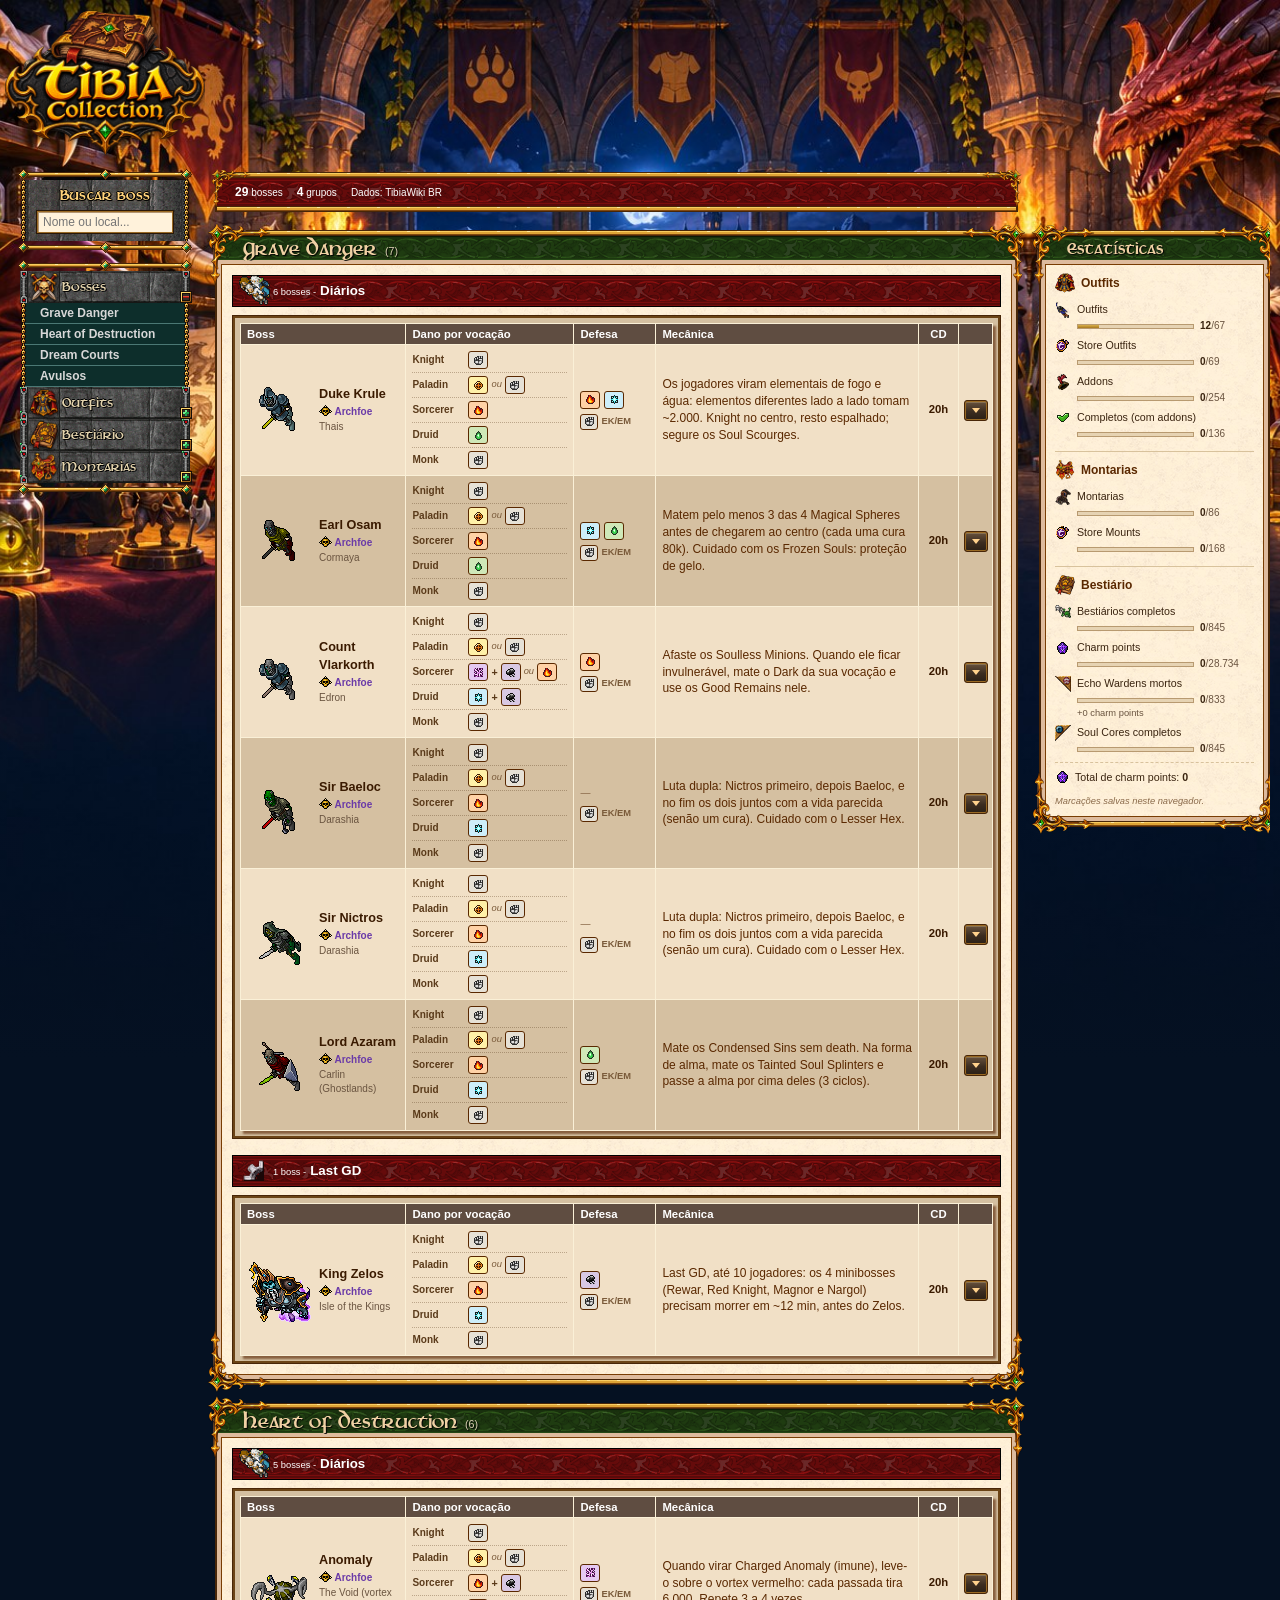
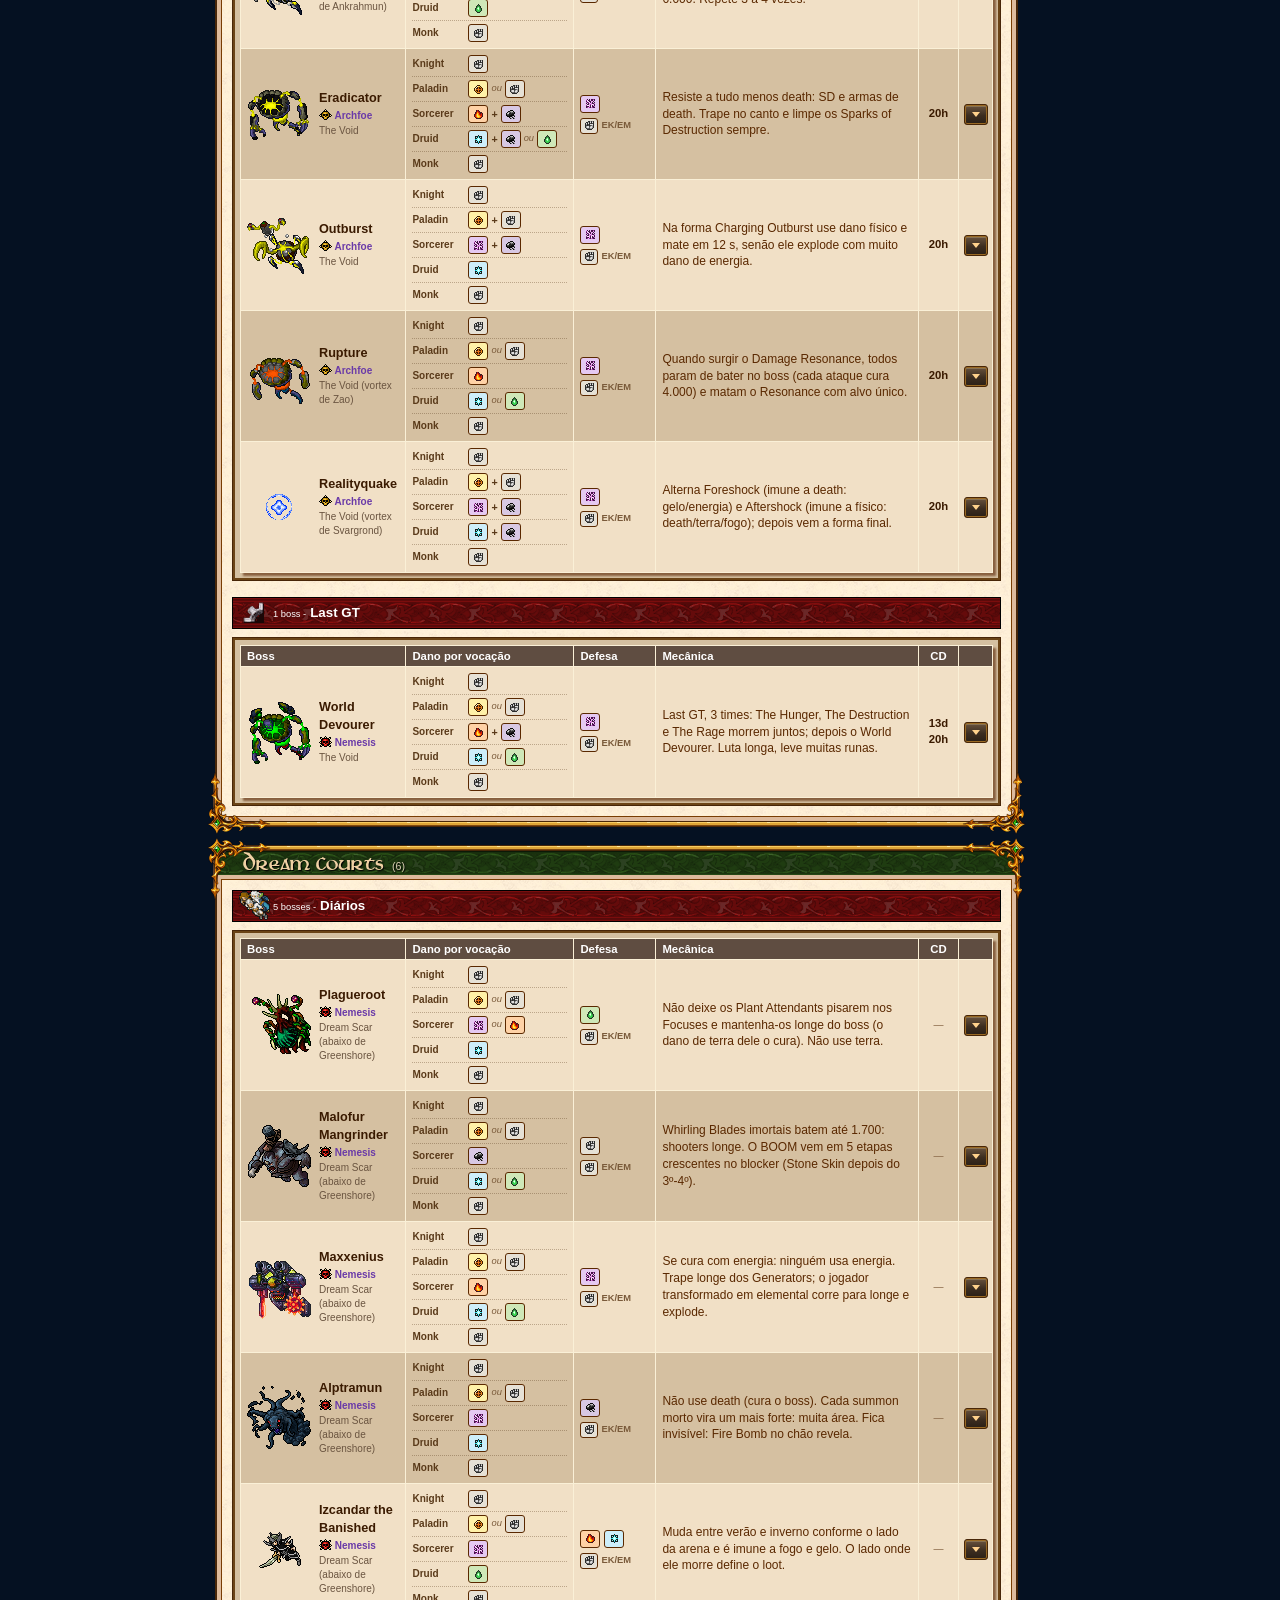
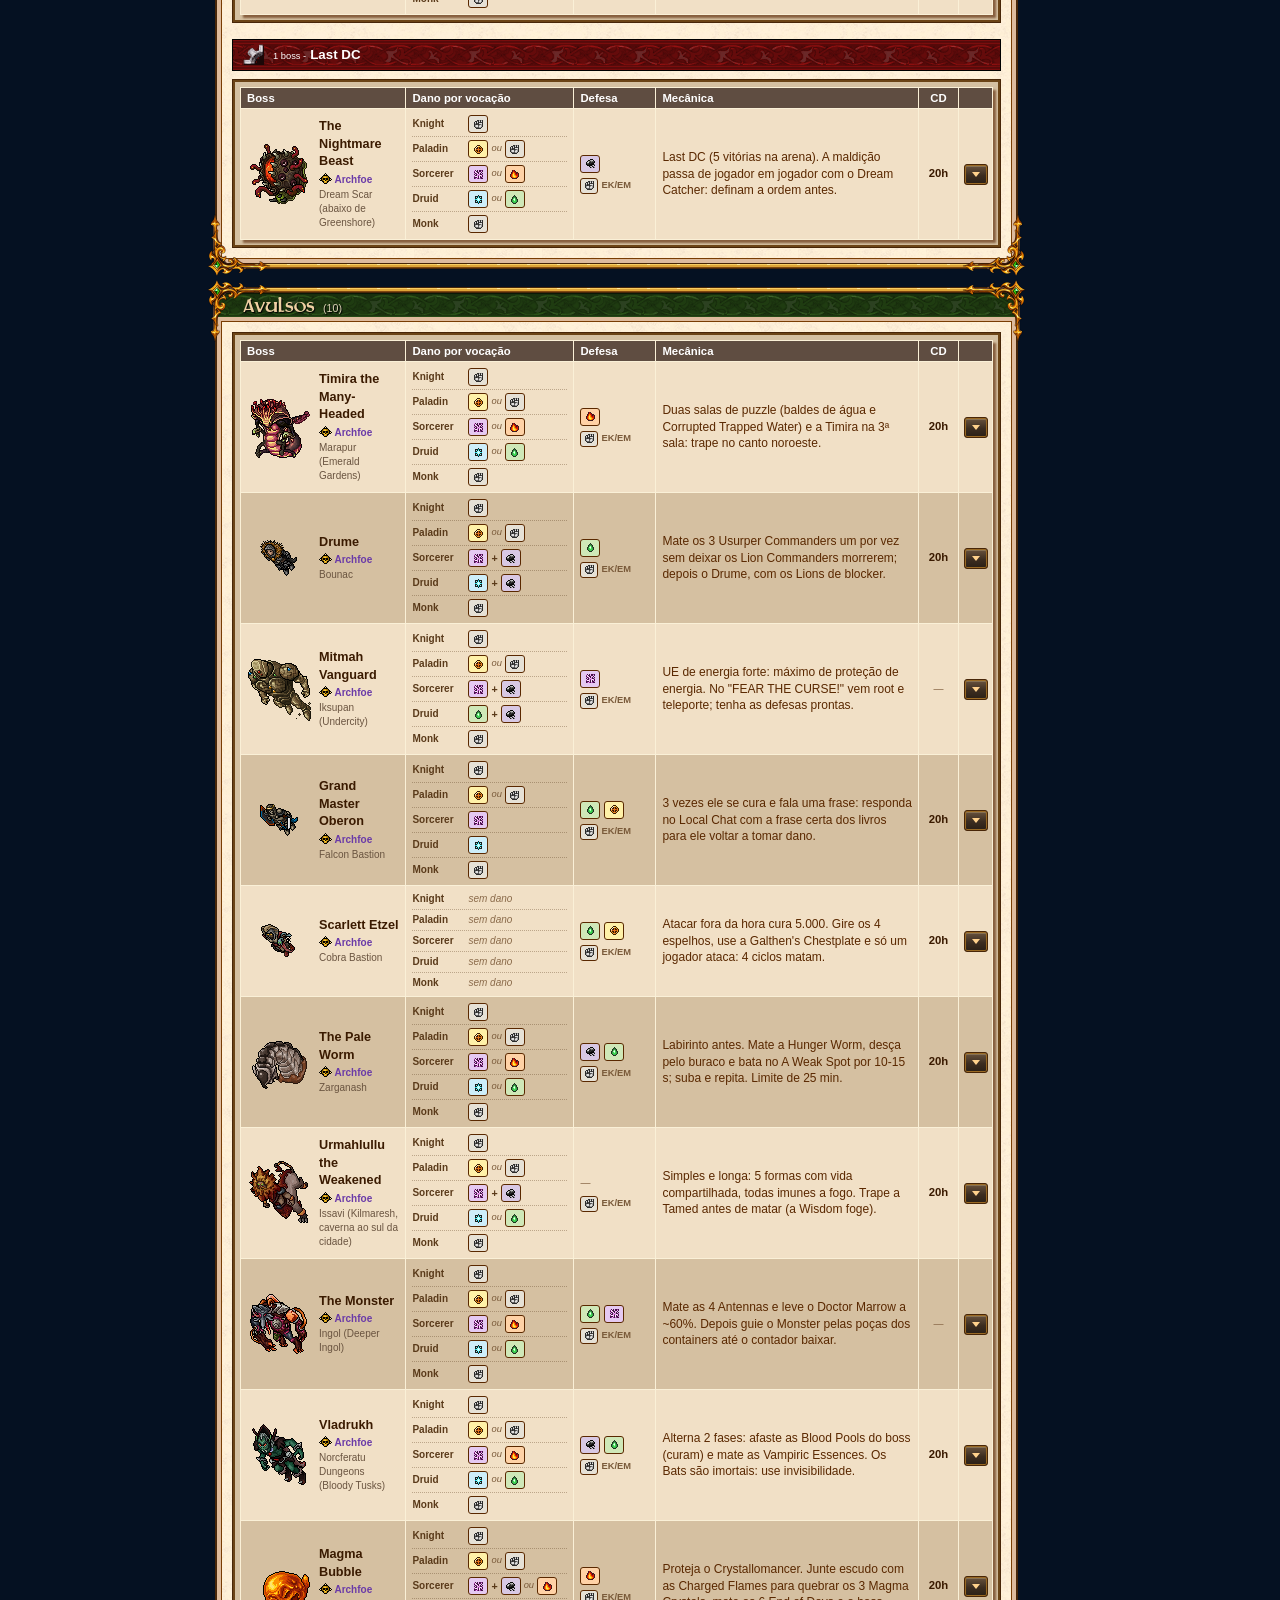
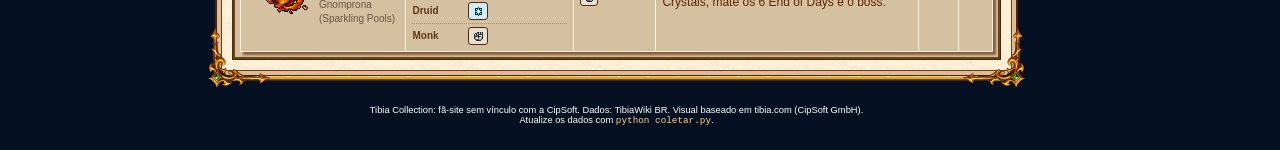
==== commit a7c3d017: "Montarias, quadro de estatísticas e melhorias nos outfits - Nova página de montarias (254, na ordem " ====
--- a/index.html
+++ b/index.html
@@ -69,6 +69,7 @@
     document.write('<script src="bosses-extra.js?v=' + v + '"><\/script>');
     document.write('<script src="app.js?v=' + v + '"><\/script>');
     document.write('<script src="menu.js?v=' + v + '"><\/script>');
+    document.write('<script src="stats.js?v=' + v + '"><\/script>');
   </script>
 </body>
 </html>
--- a/style.css
+++ b/style.css
@@ -954,6 +954,12 @@
 .tenho-op { display: flex; flex-direction: column; align-items: center; gap: 1px; cursor: pointer;
   font: bold 7pt Verdana, Arial, sans-serif; color: #5a3a1a; }
 .tenho-op input { margin: 0; }
+/* outfit que vem com a conta/Premium: marcado e travado */
+.tenho-op.fixo { cursor: default; color: #8a7a62; }
+.tenho-op.fixo input { cursor: default; opacity: .55; }
+.tenho-op.fixo input:hover { border-color: var(--cor-marca); }
+/* "como conseguir" de uma parte sem itens */
+.como-parte { font-size: 8pt; line-height: 1.55; color: #3a2410; }
 .tabela-lista tr.ja-tenho > td { background-color: #dbe6c1 !important; }
 .tabela-lista tr.ja-tenho .outfit-cel b a::after { content: " ✓"; color: #2f7a2f; }
 
@@ -981,3 +987,42 @@
 .outfit-spr .spr-corte { overflow: hidden; flex: none; }
 .outfit-spr .spr-corte .sprite { display: block; max-width: none; max-height: none; }
 .outfit-duplo { display: flex; gap: 4px; flex: none; }
+
+/* ===================== ESTATÍSTICAS (coluna da direita) ===================== */
+/* criado por stats.js; o padding-top alinha o quadro com a primeira barra verde do conteúdo */
+#Pagina { max-width: 1483px; }
+#StatsColumn { flex: 0 0 247px; width: 247px; position: sticky; top: 0; padding-top: 222px; padding-bottom: 20px;
+  max-height: 100vh; overflow-y: auto; scrollbar-width: none; box-sizing: border-box; }
+#StatsColumn::-webkit-scrollbar { display: none; }
+/* 16px: metade do espaço visível entre o menu e o quadro central (os ornamentos de canto avançam 10px) */
+#StatsColumn .Box { margin: 4px 0 18px 16px; }
+.caixa-stats .BorderTitleText .Title { font-size: 19px; }
+.caixa-stats .BoxContent { padding: 8px 9px; font-size: 8pt; }
+.st-grupo + .st-grupo { margin-top: 10px; padding-top: 8px; border-top: 1px solid #d8c29c; }
+.Content a.st-tit { display: flex; align-items: center; gap: 6px; margin-bottom: 9px; font: bold 9pt Verdana, Arial, sans-serif; color: #5a2800; }
+.st-linha { margin-bottom: 5px; }
+.st-rot { display: flex; align-items: center; gap: 6px; color: #3a2410; line-height: 1.3; white-space: nowrap; }
+.st-rot span { overflow: hidden; text-overflow: ellipsis; }
+/* ícones: 16px (20px nos títulos), um arquivo por escala de tela (srcset) -> sem esticar */
+.st-ico { flex: none; display: block; image-rendering: auto; }
+.st-progresso { display: flex; align-items: center; gap: 6px; margin-top: 1px; padding-left: 22px; }
+.st-val { flex: none; min-width: 5.4em; white-space: nowrap; color: #6a5440; font-size: 7.5pt; }  /* largura fixa: barras do mesmo tamanho, número colado nelas */
+.st-val b { color: #3a2410; }
+.st-barra { flex: 1; min-width: 0; height: 5px; background: #e6d3b3; border: 1px solid #b89a70; }
+.st-barra > div { height: 100%; background: linear-gradient(#d9b04a, #a8781e); }
+.st-completa .st-barra > div { background: linear-gradient(#7fb04a, #4e7a1e); }
+.st-extra { margin-top: 0; padding-left: 22px; font-size: 7pt; color: #6a5440; }
+.st-total { margin-top: 6px; padding-top: 6px; border-top: 1px dashed #d8c29c; font-size: 8pt; color: #3a2410; display: flex; align-items: center; gap: 4px; }
+.st-nota { margin: 10px 0 0; font-size: 7pt; color: #8a6a4a; font-style: italic; }
+/* telas mais estreitas: o quadro vai para baixo do conteúdo */
+@media (max-width: 1180px) {
+  #Pagina { flex-wrap: wrap; }
+  #StatsColumn { position: static; flex: 1 0 100%; width: auto; max-height: none; padding: 0 0 20px 215px !important; }
+}
+@media (max-width: 820px) { #StatsColumn { padding: 0 0 20px !important; } }
+
+/* montarias */
+.tabela-lista td.col-como { font-size: 8pt; line-height: 1.5; }
+.tabela-lista td.col-como .obs { display: block; margin-top: 2px; font-size: 7.5pt; color: #6a5440; }
+.tabela-montarias th.col-tenho, .tabela-montarias-store th.col-tenho { width: 52px; }
+.tabela-montarias th:nth-child(2), .tabela-montarias-store th:nth-child(2) { width: 230px; }
